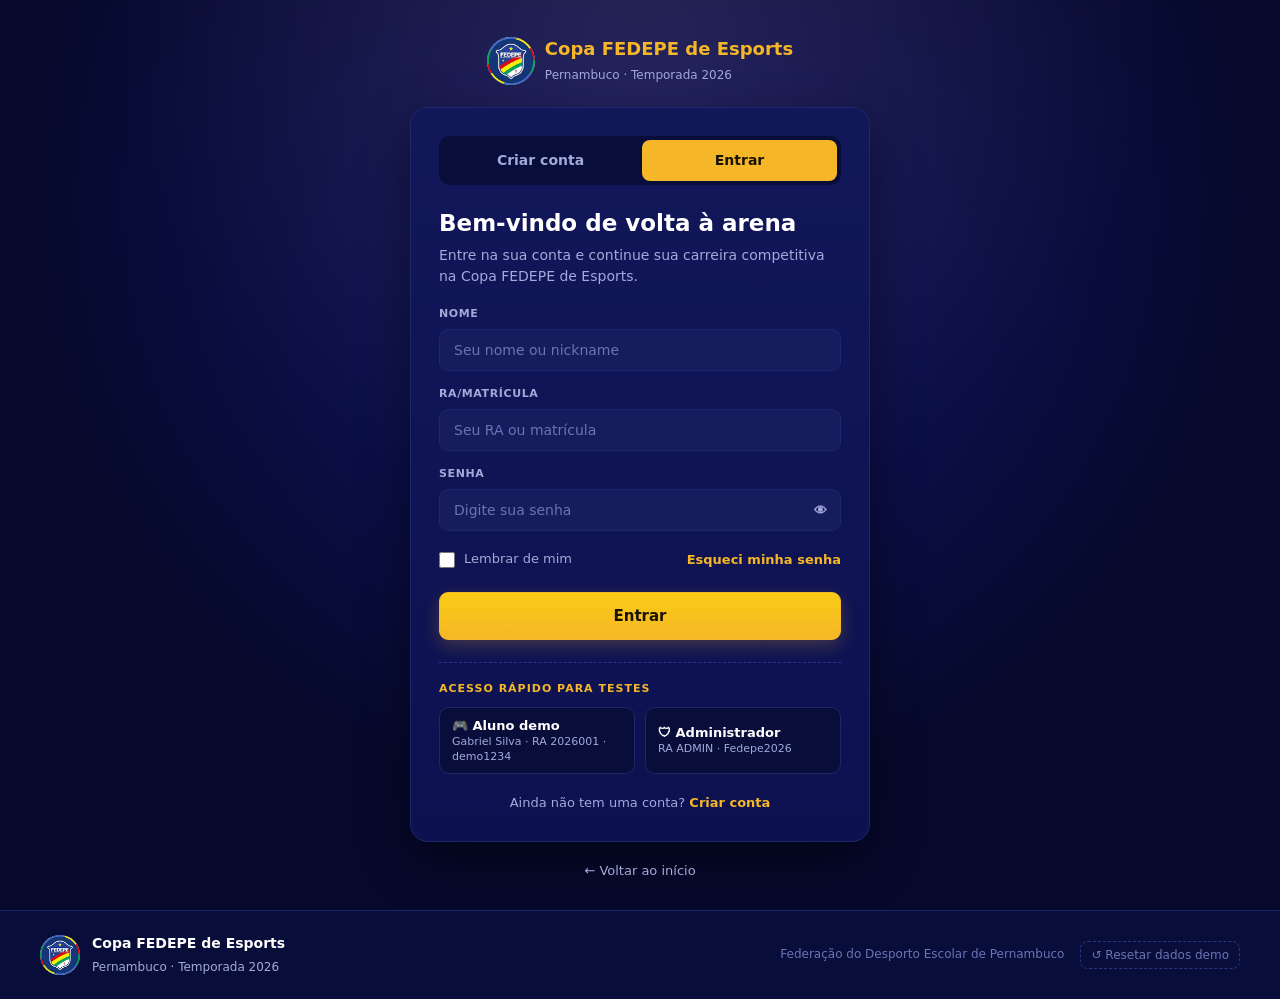
==== Fedepe-HTML/admin.html @ 330e6e98 "Completa a Copa FEDEPE: banco mockado, autorização parental, painel ADM e responsividade - Camada de" ====
<!DOCTYPE html>
<html lang="pt-BR">
<head>
  <meta charset="UTF-8">
  <meta name="viewport" content="width=device-width, initial-scale=1">
  <title>Painel ADM - Copa FEDEPE</title>
  <link rel="icon" href="img/logo-fedepe.png">
  <link rel="stylesheet" href="style.css">
</head>
<body data-pagina="admin">
  <div id="app-header"></div>

  <main class="pagina-larga">
    <div class="admin-topo">
      <div>
        <span class="tag-demo">PAINEL ADMINISTRATIVO</span>
        <h1 style="margin-top:12px">Validação de cadastros</h1>
        <p class="subtitulo" style="margin-bottom:0">Confira os dados dos alunos e a autorização dos responsáveis antes de aprovar.</p>
      </div>
      <input type="search" id="busca" class="busca" placeholder="Buscar nome, e-mail, escola ou RA" aria-label="Buscar alunos">
    </div>

    <div class="admin-cards" id="cards"></div>

    <div class="secao-topo">
      <div><h2 class="titulo-secao" id="titulo-lista">Alunos cadastrados (pendentes)</h2><p class="subtitulo" id="sub-lista"></p></div>
      <div class="linha-chips" style="margin:0"><div id="filtros" role="group" aria-label="Filtrar por status"></div></div>
    </div>

    <div class="admin-lista" id="lista"></div>
  </main>

  <div id="app-footer"></div>

  <script src="js/mock/database.js"></script>
  <script src="js/services/mockApi.js"></script>
  <script src="js/ui/layout.js"></script>
  <script src="js/ui/parental-auth.js"></script>
  <script>
    (async function () {
      var u = await UI.iniciar();
      if (!u) { UI.irParaLogin(); return; }
      if (u.perfil !== 'admin') { sessionStorage.setItem('fedepe_toast', 'Acesso restrito à coordenação da FEDEPE.'); location.replace('perfil.html'); return; }
      var el = UI.el;
      var filtro = 'pendente', termo = '', alunos = [], contagem = {}, piscar = null;
      var norm = function (t) { return (t || '').normalize('NFD').replace(/[̀-ͯ]/g, '').toLowerCase(); };
      var FILTROS = [['pendente', 'Pendentes'], ['aprovado', 'Aprovados'], ['reprovado', 'Reprovados'], ['todos', 'Todos']];
      var TITULOS = { pendente: 'Alunos cadastrados (pendentes)', aprovado: 'Alunos aprovados', reprovado: 'Alunos reprovados', todos: 'Todos os alunos cadastrados' };

      function renderCards() {
        var total = (contagem.pendente || 0) + (contagem.aprovado || 0) + (contagem.reprovado || 0);
        var semAut = alunos.filter(function (a) { return !a.autorizacao.info.autorizado; }).length;
        var box = document.getElementById('cards'); box.innerHTML = '';
        [['Total de alunos', total, ''], ['Pendentes', contagem.pendente || 0, 'amarelo'], ['Aprovados', contagem.aprovado || 0, 'verde'], ['Reprovados', contagem.reprovado || 0, 'vermelho']].forEach(function (c) {
          box.appendChild(el('div', { class: 'admin-card ' + c[2] }, [el('small', { text: c[0] }), el('strong', { text: String(c[1]) })]));
        });
        document.getElementById('sub-lista').textContent = filtro === 'todos' ? semAut + ' aluno(s) ainda sem autorização parental concluída.' : '';
      }

      function renderFiltros() {
        var box = document.getElementById('filtros'); box.innerHTML = '';
        FILTROS.forEach(function (f) {
          var qtd = f[0] === 'todos' ? (contagem.pendente || 0) + (contagem.aprovado || 0) + (contagem.reprovado || 0) : (contagem[f[0]] || 0);
          var b = el('button', { type: 'button', class: 'chip' + (filtro === f[0] ? ' ativo' : ''), 'aria-pressed': String(filtro === f[0]) }, [f[1], el('span', { class: 'qtd', text: '(' + qtd + ')' })]);
          b.addEventListener('click', function () { filtro = f[0]; carregar(); });
          box.appendChild(b);
        });
        document.getElementById('titulo-lista').textContent = TITULOS[filtro];
      }

      function verComprovante(a) {
        var aut = a.autorizacao;
        var conteudo = el('div', {}, [
          el('p', { class: 'modal-texto', style: 'margin-bottom:14px' }, ['Aluno: ', el('strong', { text: a.nome + ' (' + a.nickname + ')' }), ' · ' + a.escola + ' · RA ' + a.ra + ' · ' + a.idade + ' anos'])
        ]);
        if (aut.info.autorizado && aut.status !== 'nao_necessaria') conteudo.appendChild(ParentalAuth.comprovante(aut));
        else if (aut.status === 'aguardando_email') {
          conteudo.appendChild(el('div', { class: 'pa-aguardando' }, [el('div', { class: 'pa-envelope', text: '✉' }), el('p', {}, ['E-mail enviado para ', el('strong', { text: aut.responsavel.nome + ' <' + aut.responsavel.email + '>' }), ' em ' + UI.dataHora(aut.emailEnviadoEm) + '. Aguardando o clique do responsável.'])]));
          var ul = el('ul', { class: 'log-lista', style: 'margin-top:14px;color:var(--texto-suave)' });
          (aut.log || []).forEach(function (l) { ul.appendChild(el('li', { style: 'border-color:var(--borda)' }, [el('time', { text: UI.dataHora(l.data) }), el('span', { text: l.evento })])); });
          conteudo.appendChild(ul);
        } else if (aut.status === 'nao_necessaria') conteudo.appendChild(el('p', { class: 'pa-info', text: 'Aluno maior de idade — autorização dos responsáveis não é necessária.' }));
        else conteudo.appendChild(el('p', { class: 'pa-info', text: 'O aluno ainda não enviou a autorização dos pais/responsáveis.' }));
        UI.modal({ titulo: 'Autorização dos Pais/Responsáveis', conteudo: conteudo, classe: 'modal-largo' });
      }

      async function decidir(a, status, botoes) {
        if (status === 'aprovado' && a.menor && !a.autorizacao.info.autorizado) {
          var ok = await UI.confirmar('Aprovar sem autorização?', a.nome + ' tem ' + a.idade + ' anos e ainda não possui a autorização dos pais/responsáveis concluída (' + a.autorizacao.info.rotulo + '). O aluno não conseguirá se inscrever em campeonatos até concluir. Aprovar o cadastro mesmo assim?', 'Aprovar cadastro', 'btn-verde');
          if (!ok) return;
        }
        botoes.forEach(function (b) { b.disabled = true; });
        var r = await Api.definirStatusCadastro(a.id, status);
        if (!r.ok) { botoes.forEach(function (b) { b.disabled = false; }); UI.toast(r.erro, 'erro'); return; }
        UI.toast(a.nome + (status === 'aprovado' ? ' foi aprovado(a).' : status === 'reprovado' ? ' foi reprovado(a).' : ' voltou para pendente.'), status === 'reprovado' ? 'erro' : 'sucesso');
        carregar();
      }

      function card(a) {
        var sc = Api.STATUS_CADASTRO[a.status], aut = a.autorizacao;
        var bAprovar = el('button', { type: 'button', class: 'btn btn-verde btn-pequeno', text: '✓ Aprovado' });
        var bReprovar = el('button', { type: 'button', class: 'btn btn-vermelho btn-pequeno', text: '✕ Reprovado' });
        var bDesfazer = el('button', { type: 'button', class: 'btn btn-borda btn-pequeno', text: '↺ Voltar p/ pendente' });
        var botoes = [bAprovar, bReprovar, bDesfazer];
        bAprovar.addEventListener('click', function () { decidir(a, 'aprovado', botoes); });
        bReprovar.addEventListener('click', function () { decidir(a, 'reprovado', botoes); });
        bDesfazer.addEventListener('click', function () { decidir(a, 'pendente', botoes); });

        var acoes = [UI.tag(sc.rotulo, sc.classe)];
        if (a.status === 'pendente') acoes.push(bAprovar, bReprovar);
        else acoes.push(a.status === 'aprovado' ? bReprovar : bAprovar, bDesfazer);

        return el('article', { class: 'aluno-card' + (piscar === a.id ? ' piscar' : ''), 'data-id': a.id }, [
          el('div', { class: 'aluno-id' }, [
            el('span', { class: 'avatar', text: UI.iniciais(a.nome) }),
            el('div', { style: 'min-width:0' }, [el('strong', { text: a.nome }), el('small', { text: a.nickname + ' · ' + a.idade + ' anos' }), el('small', { text: a.email })])
          ]),
          el('div', {}, [
            el('div', { class: 'aluno-dado' }, [el('small', { text: 'Instituição' }), el('span', { text: a.escola })]),
            el('div', { class: 'aluno-dado' }, [el('small', { text: 'Matrícula/RA' }), el('span', { text: a.ra })])
          ]),
          el('div', { class: 'aluno-aut' }, [
            el('div', { class: 'aluno-dado' }, [el('small', { text: 'Autorização dos pais' })]),
            UI.tag(aut.info.rotulo, aut.info.classe),
            el('button', { type: 'button', class: 'ver-comprovante', text: aut.status === 'assinatura' ? 'Ver assinatura digital' : aut.metodo === 'email' ? 'Ver log de confirmação' : 'Detalhes', onclick: function () { verComprovante(a); } })
          ]),
          el('div', { class: 'aluno-acoes' }, acoes)
        ]);
      }

      function renderLista() {
        var box = document.getElementById('lista'); box.innerHTML = '';
        var lista = alunos.filter(function (a) { return !termo || norm([a.nome, a.nickname, a.email, a.escola, a.ra].join(' ')).indexOf(norm(termo)) >= 0; });
        if (!lista.length) box.appendChild(UI.vazio(termo ? 'Nenhum aluno encontrado' : filtro === 'pendente' ? 'Nenhum cadastro pendente 🎉' : 'Nenhum aluno nesta lista', termo ? 'Tente outro termo de busca.' : ''));
        lista.forEach(function (a) { box.appendChild(card(a)); });
      }

      async function carregar() {
        var r = await Api.listarAlunos({ status: filtro });
        if (!r.ok) { UI.toast(r.erro, 'erro'); return; }
        alunos = r.alunos; contagem = r.contagem;
        renderFiltros(); renderCards(); renderLista();
        piscar = null;
      }

      document.getElementById('busca').addEventListener('input', function () { termo = this.value.trim(); renderLista(); });
      document.getElementById('lista').appendChild(UI.carregando('Carregando cadastros…'));
      await carregar();

      // Tempo real: alterações feitas em outra aba (ex.: responsável autorizou pelo e-mail) aparecem aqui na hora.
      var anteriores = {};
      (await Api.listarAlunos({ status: 'todos' })).alunos.forEach(function (a) { anteriores[a.id] = a.autorizacao.status; });
      Api.aoMudar(async function (d) {
        if (d.origem !== 'outra-aba') return;
        var r = await Api.listarAlunos({ status: 'todos' });
        if (!r.ok) return;
        r.alunos.forEach(function (a) {
          if (anteriores[a.id] && anteriores[a.id] !== a.autorizacao.status) { piscar = a.id; UI.toast('Atualização em tempo real: ' + a.nome + ' — ' + a.autorizacao.info.rotulo, 'sucesso'); }
          else if (!anteriores[a.id]) { piscar = a.id; UI.toast('Novo cadastro: ' + a.nome, 'info'); }
          anteriores[a.id] = a.autorizacao.status;
        });
        carregar();
      });
    })();
  </script>
</body>
</html>
---- Fedepe-HTML/style.css ----
/* =====================================================================
   Copa FEDEPE de Esports — estilos globais
   Paleta oficial (tema escuro alinhado ao brasão da FEDEPE)
   ===================================================================== */
* { box-sizing: border-box; margin: 0; padding: 0; }

:root {
  --fundo: #06092B;
  --fundo-2: #090D3A;
  --card: #10154A;
  --card-2: #151B5C;
  --campo: #161C5E;
  --borda: #1E266D;
  --borda-forte: #2B3489;
  --amarelo: #F5B727;
  --amarelo-2: #FACC15;
  --amarelo-escuro: #D99A0F;
  --texto: #FFFFFF;
  --texto-suave: #A3A9D9;
  --texto-fraco: #6C73B4;
  --verde: #22C55E;
  --vermelho: #EF4444;
  --azul: #3B6FF5;
  --raio: 14px;
  --sombra: 0 18px 50px rgba(0, 0, 0, .45);
}

html { scroll-behavior: smooth; }
body {
  font-family: "Segoe UI", system-ui, -apple-system, Roboto, Arial, sans-serif;
  background: var(--fundo); color: var(--texto); line-height: 1.45;
  min-height: 100vh; display: flex; flex-direction: column;
}
body > main { flex: 1; width: 100%; }
body.sem-rolagem { overflow: hidden; }
a { color: inherit; text-decoration: none; }
img { max-width: 100%; }
button, input, select, textarea { font-family: inherit; }
:focus-visible { outline: 2px solid var(--amarelo); outline-offset: 2px; }
[hidden] { display: none !important; }

/* ===== Cabeçalho ===== */
.topo {
  position: sticky; top: 0; z-index: 50;
  display: flex; justify-content: space-between; align-items: center; gap: 16px;
  padding: 12px 40px; background: rgba(9, 13, 58, .92); backdrop-filter: blur(8px);
  border-bottom: 1px solid var(--borda);
}
.marca { display: flex; align-items: center; gap: 10px; }
.marca img { width: 36px; height: 36px; object-fit: contain; }
.marca-texto { display: flex; flex-direction: column; line-height: 1.05; }
.marca-texto strong { color: var(--amarelo); font-size: 16px; letter-spacing: .3px; }
.marca-texto small { color: var(--texto-suave); font-size: 11px; letter-spacing: 1.5px; text-transform: uppercase; }
.nav { display: flex; align-items: center; gap: 22px; }
.nav a { color: var(--texto-suave); font-size: 14px; font-weight: 600; transition: color .15s; }
.nav a:hover { color: var(--texto); }
.nav a.ativo { color: var(--amarelo); box-shadow: inset 0 -2px 0 var(--amarelo); padding-bottom: 4px; }
.nav a.btn { color: #1a1300; box-shadow: none; padding-bottom: 6px; }
.nav .nav-admin { color: var(--amarelo-2); }
.nav-avatar {
  display: inline-flex; align-items: center; justify-content: center; width: 34px; height: 34px;
  border-radius: 9px; background: var(--card-2); border: 1px solid var(--amarelo); color: var(--amarelo) !important; font-size: 12px; font-weight: 800;
}
.nav-sair { background: none; border: 1px solid var(--borda); color: var(--texto-suave); border-radius: 8px; padding: 6px 12px; cursor: pointer; font-size: 13px; }
.nav-sair:hover { color: var(--texto); border-color: var(--borda-forte); }
.menu-toggle { display: none; background: none; border: 1px solid var(--borda); border-radius: 8px; padding: 9px 9px; cursor: pointer; }
.menu-toggle span { display: block; width: 20px; height: 2px; background: var(--texto); margin: 4px 0; transition: .2s; }

/* ===== Botões ===== */
.btn {
  display: inline-flex; align-items: center; justify-content: center; gap: 8px;
  padding: 11px 22px; border-radius: 9px; font-weight: 700; font-size: 14px; cursor: pointer;
  border: 1px solid transparent; transition: transform .1s, filter .15s, background .15s; text-align: center;
}
.btn:active:not(:disabled) { transform: translateY(1px); }
.btn-amarelo { background: linear-gradient(180deg, var(--amarelo-2), var(--amarelo)); color: #1a1300; border-color: var(--amarelo); box-shadow: 0 6px 18px rgba(245, 183, 39, .22); }
.btn-amarelo:hover:not(:disabled) { filter: brightness(1.06); }
.btn-borda { background: transparent; color: var(--texto); border-color: var(--borda-forte); }
.btn-borda:hover:not(:disabled) { border-color: var(--amarelo); color: var(--amarelo); }
.btn-verde { background: var(--verde); color: #04260f; border-color: var(--verde); }
.btn-verde:hover:not(:disabled) { filter: brightness(1.08); }
.btn-vermelho { background: var(--vermelho); color: #fff; border-color: var(--vermelho); }
.btn-vermelho:hover:not(:disabled) { filter: brightness(1.08); }
.btn-pequeno { padding: 7px 14px; font-size: 13px; }
.btn-largo { display: flex; width: 100%; padding: 14px; font-size: 15px; margin-top: 24px; }
.btn:disabled { opacity: .55; cursor: not-allowed; box-shadow: none; }
.btn.ocupado { cursor: progress; }
.btn-link { background: none; border: 0; color: var(--texto-suave); text-decoration: underline; cursor: pointer; font-size: 13px; padding: 6px 0; }
.btn-link:hover { color: var(--amarelo); }
.link-amarelo { color: var(--amarelo); font-weight: 700; }

/* ===== Tags de status ===== */
.tag { display: inline-flex; align-items: center; gap: 6px; font-size: 11px; font-weight: 700; padding: 4px 10px; border-radius: 999px; white-space: nowrap; }
.tag-aberta, .tag-aprovado { background: rgba(34, 197, 94, .14); color: #4ADE80; border: 1px solid rgba(34, 197, 94, .35); }
.tag-andamento { background: rgba(59, 111, 245, .18); color: #8FB0FF; border: 1px solid rgba(59, 111, 245, .45); }
.tag-encerrado, .tag-neutra { background: rgba(163, 169, 217, .1); color: var(--texto-suave); border: 1px solid var(--borda-forte); }
.tag-esgotado { background: rgba(245, 183, 39, .12); color: var(--amarelo); border: 1px solid rgba(245, 183, 39, .4); }
.tag-aguardando { background: rgba(250, 204, 21, .12); color: var(--amarelo-2); border: 1px solid rgba(250, 204, 21, .35); }
.tag-pendente { background: rgba(239, 68, 68, .1); color: #FCA5A5; border: 1px solid rgba(239, 68, 68, .35); }
.tag-reprovado { background: rgba(239, 68, 68, .16); color: #FCA5A5; border: 1px solid rgba(239, 68, 68, .45); }
.tag-aberta::before, .tag-aprovado::before { content: ""; width: 6px; height: 6px; border-radius: 50%; background: var(--verde); }
.tag-demo, .selo {
  display: inline-block; font-size: 11px; font-weight: 700; letter-spacing: 1px; color: var(--amarelo);
  border: 1px solid var(--amarelo); border-radius: 999px; padding: 6px 14px; background: rgba(245, 183, 39, .06);
}
.ao-vivo, .tag-live-badge {
  display: inline-flex; align-items: center; gap: 6px; background: var(--vermelho); color: #fff;
  font-size: 11px; font-weight: 800; padding: 4px 9px; border-radius: 6px; letter-spacing: .5px;
}
.ao-vivo::before, .tag-live-badge::before { content: ""; width: 7px; height: 7px; border-radius: 50%; background: #fff; animation: pulsar 1.4s infinite; }
@keyframes pulsar { 50% { opacity: .25; } }

/* ===== Layout geral ===== */
section { padding: 36px 40px; }
section h2, .titulo-secao { font-size: 24px; margin-bottom: 4px; }
.subtitulo { color: var(--texto-suave); font-size: 14px; margin-bottom: 22px; }
.pagina-estreita { max-width: 820px; margin: 0 auto; padding: 30px 20px 56px; }
.pagina-larga { max-width: 1120px; margin: 0 auto; padding: 32px 20px 56px; }
.pagina-larga > h1, .pagina-estreita > h1 { font-size: 30px; margin-bottom: 6px; }
.painel { background: var(--card); border: 1px solid var(--borda); border-radius: var(--raio); padding: 24px; }
.secao-topo { display: flex; justify-content: space-between; align-items: flex-end; gap: 16px; margin-bottom: 18px; flex-wrap: wrap; }
.secao-topo .subtitulo { margin-bottom: 0; }
.link-ver-todos { color: var(--amarelo); font-size: 13px; font-weight: 700; }

/* ===== Hero ===== */
.hero {
  position: relative; text-align: center; padding: 84px 20px 60px; overflow: hidden;
  background:
    radial-gradient(ellipse at 50% -10%, rgba(245, 183, 39, .18), transparent 55%),
    radial-gradient(ellipse at 15% 80%, rgba(59, 111, 245, .16), transparent 50%),
    linear-gradient(180deg, var(--fundo-2), var(--fundo));
  border-bottom: 1px solid var(--borda);
}
.hero-brasao { width: 84px; height: 84px; margin: 0 auto 18px; display: block; filter: drop-shadow(0 8px 24px rgba(245, 183, 39, .25)); }
.hero .selo { margin-bottom: 22px; }
.hero h1 { font-size: clamp(34px, 6vw, 58px); line-height: 1.05; margin-bottom: 18px; letter-spacing: -.5px; }
.hero h1 span { color: var(--amarelo); }
.hero p { max-width: 560px; margin: 0 auto 30px; color: var(--texto-suave); font-size: 16px; }
.hero-ctas { display: flex; justify-content: center; gap: 12px; flex-wrap: wrap; }
.numeros { display: grid; grid-template-columns: repeat(4, minmax(0, 160px)); justify-content: center; gap: 14px; margin-top: 46px; }
.numeros div { background: rgba(16, 21, 74, .7); border: 1px solid var(--borda); border-radius: 12px; padding: 14px 10px; }
.numeros strong { display: block; font-size: 26px; color: var(--amarelo); font-weight: 800; }
.numeros small { color: var(--texto-suave); font-size: 13px; }

/* ===== Modalidades ===== */
.grade-jogos { display: grid; grid-template-columns: repeat(4, 1fr); gap: 16px; }
.card-jogo {
  display: block; background: var(--card); border: 1px solid var(--borda); border-radius: var(--raio); overflow: hidden;
  transition: transform .15s, border-color .15s, box-shadow .15s; cursor: pointer;
}
.card-jogo:hover { transform: translateY(-3px); border-color: var(--amarelo); box-shadow: 0 12px 30px rgba(0, 0, 0, .35); }
.card-jogo .imagem { position: relative; height: 130px; background-size: cover; background-position: center; }
.card-jogo .imagem::after { content: ""; position: absolute; inset: 0; background: linear-gradient(180deg, transparent 40%, rgba(6, 9, 43, .85)); }
.card-jogo .imagem img { position: absolute; top: 10px; left: 10px; width: 30px; height: 30px; border-radius: 7px; z-index: 1; }
.card-jogo .info { padding: 14px; }
.card-jogo small { color: var(--amarelo); font-size: 11px; font-weight: 700; letter-spacing: 1px; }
.card-jogo h3 { margin: 4px 0; font-size: 16px; }
.card-jogo p { color: var(--texto-suave); font-size: 13px; }
.card-jogo .contagem { display: block; margin-top: 10px; color: var(--texto-suave); font-size: 12px; }
.card-jogo .contagem b { color: var(--amarelo-2); }

/* Banners / cores dos jogos */
.valorant { background-color: #e0445a; } .lol { background-color: #1b3a5c; }
.fortnite { background-color: #5b3a9e; } .cs2 { background-color: #d98a1f; }
.imagem.valorant, .thumb.valorant { background-image: url('img/banner-valorant.jpg'); }
.imagem.lol, .thumb.lol { background-image: url('img/banner-lol.jpg'); }
.imagem.fortnite, .thumb.fortnite { background-image: url('img/banner-fortnite.jpg'); }
.imagem.cs2, .thumb.cs2 { background-image: url('img/banner-cs2.jpg'); }
.icone { width: 40px; height: 40px; border-radius: 9px; flex-shrink: 0; background-size: cover; background-position: center; }
.icone.valorant { background-image: url('img/valorant.png'); }
.icone.lol { background-image: url('img/lol.png'); }
.icone.fortnite { background-image: url('img/fortnite.png'); }
.icone.cs2 { background-image: url('img/cs2.png'); }
.icone-grande { width: 62px; height: 62px; border-radius: 12px; }
.cor-valorant { color: #ff6b81; } .cor-lol { color: #7fb5ff; } .cor-fortnite { color: #c4a2ff; } .cor-cs2 { color: #f7b955; }

/* ===== Home: próximos + live ===== */
.duas-colunas { display: grid; grid-template-columns: 1.6fr 1fr; gap: 28px; align-items: start; }
.item-camp {
  display: flex; align-items: center; gap: 14px; background: var(--card); border: 1px solid var(--borda);
  border-radius: 12px; padding: 14px; margin-bottom: 10px; transition: border-color .15s;
}
.item-camp:hover { border-color: var(--borda-forte); }
.item-camp .dados { flex: 1; min-width: 0; }
.item-camp strong { font-size: 14px; display: block; }
.item-camp small { display: block; color: var(--texto-suave); font-size: 12px; margin-top: 3px; }
.item-camp .lado { text-align: right; display: flex; flex-direction: column; align-items: flex-end; gap: 6px; }
.barra-vagas { width: 110px; height: 5px; border-radius: 99px; background: var(--borda); overflow: hidden; }
.barra-vagas span { display: block; height: 100%; background: var(--amarelo); border-radius: 99px; }

.live-box { background: var(--card); border: 1px solid var(--borda); border-radius: var(--raio); overflow: hidden; display: block; transition: border-color .15s; }
.live-box:hover { border-color: var(--vermelho); }
.live-video {
  aspect-ratio: 16 / 9; position: relative; display: flex; align-items: center; justify-content: center;
  background: url('img/live-thumb.jpg') center / cover;
}
.live-video::after { content: ""; position: absolute; inset: 0; background: linear-gradient(180deg, rgba(6, 9, 43, .2), rgba(6, 9, 43, .75)); }
.live-video .ao-vivo { position: absolute; top: 12px; left: 12px; z-index: 2; }
.live-video .espectadores { position: absolute; top: 12px; right: 12px; z-index: 2; background: rgba(0, 0, 0, .55); font-size: 12px; padding: 4px 9px; border-radius: 6px; }
.play { position: relative; z-index: 2; width: 62px; height: 62px; border-radius: 50%; background: rgba(245, 183, 39, .95); color: #1a1300; display: flex; align-items: center; justify-content: center; font-size: 22px; padding-left: 4px; box-shadow: 0 0 0 8px rgba(245, 183, 39, .2); }
.live-placar { position: absolute; bottom: 12px; left: 12px; right: 12px; z-index: 2; display: flex; justify-content: space-between; align-items: center; font-weight: 800; }
.live-placar .placar { background: rgba(0, 0, 0, .6); border-radius: 6px; padding: 3px 10px; color: var(--amarelo); }
.live-box .info { padding: 14px; font-size: 14px; }
.live-box small { color: var(--texto-suave); }

/* ===== Filtros e chips ===== */
.filtros { display: flex; flex-direction: column; gap: 12px; margin-bottom: 22px; }
.linha-filtro { display: flex; align-items: center; flex-wrap: wrap; gap: 8px; font-size: 12px; font-weight: 700; color: var(--texto-suave); letter-spacing: 1px; }
.linha-filtro > span:first-child { min-width: 64px; }
.chip {
  display: inline-flex; align-items: center; gap: 6px; padding: 7px 15px; border-radius: 999px; background: var(--card);
  border: 1px solid var(--borda); color: var(--texto); font-size: 13px; font-weight: 600; cursor: pointer; transition: .15s; letter-spacing: 0;
}
.chip:hover { border-color: var(--amarelo); }
.chip.ativo { background: var(--amarelo); color: #1a1300; border-color: var(--amarelo); }
.chip .qtd { font-size: 11px; opacity: .7; }
.linha-chips { display: flex; justify-content: space-between; align-items: center; gap: 12px; flex-wrap: wrap; margin-bottom: 20px; }
.linha-chips > div { display: flex; gap: 8px; flex-wrap: wrap; }
.resumo-filtro { color: var(--texto-suave); font-size: 13px; margin-bottom: 14px; }

/* ===== Lista de campeonatos ===== */
.grade-camps { display: grid; grid-template-columns: repeat(2, 1fr); gap: 16px; }
.camp-card { background: var(--card); border: 1px solid var(--borda); border-radius: var(--raio); overflow: hidden; display: flex; flex-direction: column; transition: border-color .15s, transform .15s; }
.camp-card:hover { border-color: var(--borda-forte); transform: translateY(-2px); }
.camp-card .faixa { height: 84px; background-size: cover; background-position: center; position: relative; }
.camp-card .faixa::after { content: ""; position: absolute; inset: 0; background: linear-gradient(90deg, rgba(6, 9, 43, .92) 30%, rgba(6, 9, 43, .35)); }
.camp-card .faixa-conteudo { position: absolute; inset: 0; z-index: 1; display: flex; align-items: center; gap: 12px; padding: 0 16px; }
.camp-card .faixa-conteudo small { font-size: 11px; font-weight: 800; letter-spacing: 1px; }
.camp-card .faixa .tag { margin-left: auto; }
.camp-card .corpo { padding: 16px; display: flex; flex-direction: column; gap: 12px; flex: 1; }
.camp-card h3 { font-size: 17px; line-height: 1.25; }
.camp-meta { display: grid; grid-template-columns: repeat(2, 1fr); gap: 8px 14px; font-size: 13px; color: var(--texto-suave); }
.camp-meta b { color: var(--texto); font-weight: 600; }
.camp-meta .premio { grid-column: 1 / -1; color: var(--amarelo); font-weight: 600; }
.camp-rodape { display: flex; justify-content: space-between; align-items: center; gap: 12px; margin-top: auto; padding-top: 12px; border-top: 1px solid var(--borda); }
.camp-rodape .vagas-info { font-size: 12px; color: var(--texto-suave); display: flex; flex-direction: column; gap: 5px; }
.selo-inscrito { color: var(--verde); font-size: 12px; font-weight: 700; }

/* ===== Detalhes / inscrição ===== */
.btn-voltar { margin-bottom: 18px; }
.insc-topo { display: flex; align-items: center; gap: 16px; flex-wrap: wrap; }
.insc-titulo { flex: 1; min-width: 200px; }
.jogo-nome { font-weight: 800; font-size: 11px; letter-spacing: 1.2px; }
.insc-titulo h1 { font-size: 25px; margin-top: 4px; line-height: 1.2; }
.insc-descricao { color: var(--texto-suave); font-size: 14px; line-height: 1.6; margin: 18px 0 22px; }
.grade-info { display: grid; grid-template-columns: repeat(3, 1fr); gap: 12px; margin-bottom: 26px; }
.info-box { background: var(--card-2); border: 1px solid var(--borda); border-radius: 10px; padding: 12px 14px; }
.info-box small { display: block; color: var(--texto-suave); font-size: 11px; margin-bottom: 6px; text-transform: uppercase; letter-spacing: .6px; font-weight: 700; }
.info-box strong { font-size: 14px; font-weight: 600; }
.info-box.destaque strong { color: var(--amarelo); }
.regras-chave { display: grid; grid-template-columns: 1fr 1.25fr; gap: 28px; }
.regras-chave h3 { font-size: 16px; margin-bottom: 14px; }
.lista-regras { list-style: none; }
.lista-regras li { font-size: 13px; color: var(--texto-suave); margin-bottom: 11px; padding-left: 20px; position: relative; }
.lista-regras li::before { content: "→"; position: absolute; left: 0; color: var(--amarelo); }

.chaveamento { display: flex; gap: 14px; overflow-x: auto; padding-bottom: 6px; }
.fase { display: flex; flex-direction: column; justify-content: space-around; gap: 10px; min-width: 130px; flex: 1; }
.fase > small { text-align: center; color: var(--amarelo); font-size: 11px; font-weight: 800; letter-spacing: 1px; text-transform: uppercase; }
.partida { background: var(--card-2); border: 1px solid var(--borda); border-radius: 8px; overflow: hidden; font-size: 12px; }
.partida div { display: flex; justify-content: space-between; gap: 6px; padding: 6px 10px; }
.partida div + div { border-top: 1px solid var(--borda); }
.partida .venc { color: var(--amarelo); font-weight: 700; }
.partida .perd { color: var(--texto-fraco); }
.partida .tbd { color: var(--texto-fraco); font-style: italic; }
.partida b { min-width: 18px; text-align: right; }

.requisitos { margin-top: 24px; display: grid; grid-template-columns: repeat(3, 1fr); gap: 10px; }
.requisito { display: flex; gap: 10px; align-items: center; background: var(--card-2); border: 1px solid var(--borda); border-radius: 10px; padding: 10px 12px; font-size: 12px; }
.requisito .ic { width: 24px; height: 24px; border-radius: 50%; display: inline-flex; align-items: center; justify-content: center; font-size: 12px; font-weight: 800; flex-shrink: 0; }
.requisito.ok .ic { background: rgba(34, 197, 94, .18); color: var(--verde); }
.requisito.falta .ic { background: rgba(239, 68, 68, .16); color: var(--vermelho); }
.requisito.espera .ic { background: rgba(250, 204, 21, .16); color: var(--amarelo-2); }
.requisito strong { display: block; font-size: 12px; }
.requisito small { color: var(--texto-suave); }
.insc-sucesso { margin-top: 22px; background: rgba(34, 197, 94, .1); border: 1px solid rgba(34, 197, 94, .4); border-radius: 12px; padding: 14px 16px; font-size: 14px; color: #BBF7D0; }

/* ===== Ranking ===== */
.rank-topo { display: flex; justify-content: space-between; align-items: flex-start; gap: 16px; margin-bottom: 18px; flex-wrap: wrap; }
.rank-topo h1 { font-size: 30px; margin-bottom: 6px; }
.aviso { background: var(--fundo-2); border: 1px solid var(--borda); border-left: 3px solid var(--amarelo); border-radius: 10px; padding: 12px 16px; font-size: 13px; color: var(--texto-suave); margin-bottom: 20px; }
.temporada { color: var(--texto-suave); font-size: 12px; }
.podio { display: grid; grid-template-columns: 1fr 1.12fr 1fr; gap: 14px; margin-bottom: 22px; align-items: end; }
.podio-card { background: var(--card); border: 1px solid var(--borda); border-radius: var(--raio); padding: 16px 18px; text-align: center; }
.podio-card.primeiro { border-color: var(--amarelo); background: linear-gradient(180deg, rgba(245, 183, 39, .14), var(--card) 60%); padding: 24px 18px; box-shadow: 0 10px 40px rgba(245, 183, 39, .12); }
.podio-card .medalha { font-size: 26px; display: block; margin-bottom: 6px; }
.podio-card .lugar { color: var(--amarelo); font-size: 11px; font-weight: 800; letter-spacing: 1.2px; }
.podio-card .avatar { margin: 12px auto 8px; }
.podio-card .nick { font-size: 17px; font-weight: 800; display: block; }
.podio-card .nome { font-size: 12px; color: var(--texto-suave); }
.podio-card .xp { display: block; color: var(--amarelo); font-size: 22px; font-weight: 800; margin: 10px 0 4px; }
.podio-card .stats-mini { font-size: 12px; color: var(--texto-suave); }
.avatar {
  width: 42px; height: 42px; flex-shrink: 0; border-radius: 10px; background: var(--card-2); border: 1px solid var(--amarelo); color: var(--amarelo);
  display: flex; align-items: center; justify-content: center; font-size: 13px; font-weight: 800;
}
.podio-card.primeiro .avatar { width: 58px; height: 58px; font-size: 18px; }
.avatar.pequeno { width: 32px; height: 32px; font-size: 11px; border-color: var(--borda-forte); display: inline-flex; }
.avatar.grande { width: 58px; height: 58px; font-size: 19px; }

.tabela-painel { padding: 0; overflow: hidden; }
.tabela-topo { display: flex; justify-content: space-between; align-items: center; gap: 12px; padding: 18px 22px; flex-wrap: wrap; }
.tabela-topo h2 { font-size: 20px; }
.tabela-topo h2 small { font-size: 12px; color: var(--texto-suave); font-weight: 400; margin-left: 8px; }
.busca { background: var(--campo); border: 1px solid var(--borda); border-radius: 9px; padding: 10px 14px; color: var(--texto); font-size: 14px; width: 270px; }
.busca:focus { outline: none; border-color: var(--amarelo); }
.tabela-rolagem { overflow-x: auto; }
table.ranking { width: 100%; border-collapse: collapse; min-width: 560px; }
table.ranking th { text-align: left; font-size: 11px; color: var(--texto-suave); letter-spacing: 1px; padding: 12px 22px; background: var(--fundo-2); }
table.ranking td { padding: 13px 22px; border-top: 1px solid var(--borda); font-size: 14px; }
table.ranking .num { text-align: right; }
table.ranking th.xp, table.ranking td.xp { color: var(--amarelo); font-weight: 800; }
table.ranking td.pos { color: var(--amarelo); font-weight: 800; font-size: 16px; width: 70px; }
table.ranking td.pos.apagado { color: var(--texto-suave); }
table.ranking tr.destaque { background: rgba(245, 183, 39, .06); }
table.ranking tr.eu td { background: rgba(59, 111, 245, .12); }
.jogador-cel { display: flex; align-items: center; gap: 12px; }
.jog strong { display: block; font-size: 14px; }
.jog small { color: var(--texto-suave); font-size: 12px; }
.tabela-rodape { display: flex; justify-content: space-between; gap: 12px; padding: 14px 22px; border-top: 1px solid var(--borda); flex-wrap: wrap; }
.tabela-rodape small { color: var(--texto-suave); font-size: 12px; }
.rank-cta { display: flex; justify-content: space-between; gap: 12px; margin-top: 22px; font-size: 14px; color: var(--texto-suave); flex-wrap: wrap; }
.rank-cta a { color: var(--amarelo); font-weight: 700; }

/* ===== Transmissões ===== */
.player { position: relative; aspect-ratio: 16 / 9; border-radius: var(--raio) var(--raio) 0 0; overflow: hidden; background: #0b0f40 center / cover; display: flex; align-items: center; justify-content: center; }
.player::after { content: ""; position: absolute; inset: 0; background: radial-gradient(ellipse at center, transparent 30%, rgba(6, 9, 43, .8)); pointer-events: none; }
.player iframe { position: absolute; inset: 0; width: 100%; height: 100%; border: 0; z-index: 3; }
.player .ao-vivo { position: absolute; top: 16px; left: 16px; z-index: 2; }
.player .espectadores { position: absolute; top: 16px; right: 16px; z-index: 2; background: rgba(0, 0, 0, .6); border-radius: 6px; padding: 5px 10px; font-size: 13px; }
.player .play { width: 84px; height: 84px; font-size: 30px; cursor: pointer; border: 0; }
.player-placar { position: absolute; bottom: 18px; left: 50%; transform: translateX(-50%); z-index: 2; display: flex; align-items: center; gap: 14px; background: rgba(6, 9, 43, .8); border: 1px solid var(--borda-forte); border-radius: 12px; padding: 8px 18px; font-weight: 800; font-size: 18px; white-space: nowrap; }
.player-placar .placar { color: var(--amarelo); }
.player-placar small { font-size: 11px; color: var(--texto-suave); font-weight: 600; }
.player-info { display: flex; justify-content: space-between; align-items: center; gap: 20px; padding: 18px 22px; margin-bottom: 24px; background: var(--card); border: 1px solid var(--borda); border-top: 0; border-radius: 0 0 var(--raio) var(--raio); }
.player-info h2 { font-size: 20px; margin: 8px 0 4px; }
.player-info p { font-size: 13px; color: var(--texto-suave); }
.tag-live { font-size: 11px; font-weight: 800; letter-spacing: .6px; }
.tag-live.vivo { color: #FF6B6B; }
.tag-live.reprise { color: var(--texto-suave); }
.btn-youtube { background: #FF0033; border-color: #FF0033; color: #fff; }
.btn-youtube:hover { filter: brightness(1.08); }
.grade-videos { display: grid; grid-template-columns: repeat(3, 1fr); gap: 16px; }
.video-card { background: var(--card); border: 1px solid var(--borda); border-radius: 12px; overflow: hidden; cursor: pointer; text-align: left; color: inherit; padding: 0; font: inherit; transition: border-color .15s, transform .15s; }
.video-card:hover, .video-card:focus-visible { border-color: var(--amarelo); transform: translateY(-2px); }
.video-card.tocando { border-color: var(--amarelo); box-shadow: 0 0 0 1px var(--amarelo); }
.thumb { position: relative; aspect-ratio: 16 / 9; background-size: cover; background-position: center; display: flex; align-items: center; justify-content: center; }
.thumb::after { content: ""; position: absolute; inset: 0; background: linear-gradient(180deg, rgba(6, 9, 43, .35), rgba(6, 9, 43, .9)); }
.thumb .versus { position: relative; z-index: 1; display: flex; align-items: center; gap: 10px; font-weight: 900; font-size: 18px; letter-spacing: .5px; text-shadow: 0 2px 10px rgba(0, 0, 0, .6); }
.thumb .versus i { font-style: normal; color: var(--amarelo); font-size: 13px; }
.thumb .duracao { position: absolute; right: 8px; bottom: 8px; z-index: 1; background: rgba(0, 0, 0, .75); border-radius: 5px; font-size: 11px; padding: 2px 6px; }
.thumb .mini-play { position: absolute; left: 10px; bottom: 8px; z-index: 1; width: 28px; height: 28px; border-radius: 50%; background: var(--amarelo); color: #1a1300; display: flex; align-items: center; justify-content: center; font-size: 11px; padding-left: 2px; }
.thumb .icone { position: absolute; top: 8px; left: 8px; z-index: 1; width: 26px; height: 26px; border-radius: 6px; }
.video-info { padding: 12px 14px 14px; }
.video-info small { display: block; font-size: 11px; }
.video-info .jogo { font-weight: 800; letter-spacing: .8px; margin-bottom: 6px; }
.video-info strong { display: block; font-size: 14px; margin-bottom: 8px; line-height: 1.35; }
.video-info .data { color: var(--texto-suave); }

/* ===== Campos de formulário ===== */
.campo { display: flex; flex-direction: column; gap: 7px; }
.campo > span { font-size: 11px; font-weight: 700; letter-spacing: .6px; text-transform: uppercase; color: var(--texto-suave); }
.campo input, .campo select, .participante input, .campo textarea {
  width: 100%; padding: 12px 14px; background: var(--campo); border: 1px solid var(--borda); border-radius: 9px; color: var(--texto); font-size: 14px;
}
.campo select { appearance: none; background-image: linear-gradient(45deg, transparent 50%, var(--texto-suave) 50%), linear-gradient(135deg, var(--texto-suave) 50%, transparent 50%); background-position: calc(100% - 18px) 52%, calc(100% - 13px) 52%; background-size: 5px 5px; background-repeat: no-repeat; padding-right: 36px; }
.campo input::placeholder, .participante input::placeholder { color: var(--texto-fraco); }
.campo input:focus, .campo select:focus, .participante input:focus { outline: none; border-color: var(--amarelo); box-shadow: 0 0 0 3px rgba(245, 183, 39, .12); }
.campo input[type="date"] { color-scheme: dark; }
.campo-dica { font-size: 11px; color: var(--texto-fraco); }
.check { display: flex; align-items: flex-start; gap: 9px; font-size: 13px; color: var(--texto-suave); cursor: pointer; }
.check input { accent-color: var(--amarelo); margin-top: 2px; width: 16px; height: 16px; flex-shrink: 0; }
.check a { text-decoration: underline; }
.auth-msg { background: rgba(239, 68, 68, .12); border: 1px solid rgba(239, 68, 68, .4); color: #FCA5A5; border-radius: 9px; padding: 10px 12px; font-size: 13px; }
.auth-msg.sucesso { background: rgba(34, 197, 94, .12); border-color: rgba(34, 197, 94, .4); color: #BBF7D0; }
.nota { font-size: 12px; color: var(--texto-suave); }

/* ===== Login / Cadastro ===== */
.pagina-auth { background: radial-gradient(circle at 50% 0%, rgba(245, 183, 39, .1), transparent 45%), radial-gradient(circle at 50% 20%, #11166e 0%, transparent 60%), var(--fundo); }
.auth-container { display: flex; flex-direction: column; align-items: center; padding: 36px 16px 30px; }
.auth-marca { display: flex; align-items: center; gap: 10px; margin-bottom: 22px; }
.auth-marca img { width: 48px; height: 48px; }
.auth-marca strong { color: var(--amarelo); display: block; font-size: 18px; }
.auth-marca small { color: var(--texto-suave); font-size: 12px; }
.auth-card { width: 100%; max-width: 460px; padding: 28px; background: linear-gradient(180deg, #12175A, #0d1150); border: 1px solid var(--borda); border-radius: 18px; box-shadow: var(--sombra); }
.auth-card.largo { max-width: 620px; }
.auth-abas { display: flex; gap: 4px; padding: 4px; margin-bottom: 24px; background: var(--fundo-2); border-radius: 11px; }
.auth-aba { flex: 1; text-align: center; padding: 10px; border-radius: 8px; font-size: 14px; font-weight: 700; color: var(--texto-suave); }
.auth-aba.ativo { background: var(--amarelo); color: #1a1300; }
.auth-titulo { font-size: 23px; line-height: 1.25; margin-bottom: 8px; }
.auth-sub { font-size: 14px; color: var(--texto-suave); margin-bottom: 20px; }
.auth-form { display: flex; flex-direction: column; gap: 15px; }
.auth-form .auth-msg { margin: 0; }
.form-grade { display: grid; grid-template-columns: 1fr 1fr; gap: 15px; }
.form-grade .col-2 { grid-column: 1 / -1; }
.campo-senha { position: relative; }
.campo-senha input { padding-right: 46px; }
.btn-olho { position: absolute; right: 6px; top: 50%; transform: translateY(-50%); background: none; border: 0; color: var(--texto-suave); cursor: pointer; font-size: 13px; padding: 6px 8px; font-weight: 700; }
.btn-olho:hover { color: var(--amarelo); }
.auth-opcoes { display: flex; justify-content: space-between; align-items: center; font-size: 13px; gap: 10px; flex-wrap: wrap; }
.auth-opcoes .check { align-items: center; }
.auth-rodape { text-align: center; font-size: 13px; color: var(--texto-suave); margin-top: 20px; }
.link-voltar { margin-top: 20px; font-size: 13px; color: var(--texto-suave); }
.link-voltar:hover { color: var(--amarelo); }
.acesso-rapido { margin-top: 22px; padding-top: 18px; border-top: 1px dashed var(--borda-forte); }
.acesso-rapido > small { display: block; font-size: 11px; font-weight: 800; color: var(--amarelo); letter-spacing: 1px; margin-bottom: 10px; }
.acesso-rapido .opcoes { display: grid; grid-template-columns: 1fr 1fr; gap: 10px; }
.acesso-btn { text-align: left; background: var(--fundo-2); border: 1px solid var(--borda); border-radius: 10px; padding: 10px 12px; color: var(--texto); cursor: pointer; font-size: 13px; }
.acesso-btn:hover { border-color: var(--amarelo); }
.acesso-btn strong { display: block; font-size: 13px; }
.acesso-btn small { color: var(--texto-suave); font-size: 11px; }
.etapas { display: flex; gap: 8px; margin-bottom: 20px; }
.etapa { flex: 1; display: flex; align-items: center; gap: 8px; font-size: 12px; font-weight: 700; color: var(--texto-fraco); padding-bottom: 8px; border-bottom: 2px solid var(--borda); }
.etapa b { width: 22px; height: 22px; border-radius: 50%; display: inline-flex; align-items: center; justify-content: center; background: var(--borda); color: var(--texto-suave); font-size: 11px; }
.etapa.ativa { color: var(--amarelo); border-color: var(--amarelo); }
.etapa.ativa b { background: var(--amarelo); color: #1a1300; }
.etapa.feita { color: var(--verde); border-color: var(--verde); }
.etapa.feita b { background: var(--verde); color: #04260f; }

/* ===== Autorização parental ===== */
.pa-topo { display: flex; justify-content: space-between; align-items: flex-start; gap: 12px; margin-bottom: 14px; flex-wrap: wrap; }
.pa-topo h3 { font-size: 17px; }
.pa-topo small { color: var(--texto-suave); font-size: 12px; }
.pa-form { display: flex; flex-direction: column; gap: 14px; }
.pa-termo { background: var(--fundo-2); border: 1px solid var(--borda); border-radius: 10px; padding: 12px 14px; font-size: 12px; color: var(--texto-suave); }
.pa-termo summary { cursor: pointer; font-weight: 700; color: var(--texto); font-size: 13px; }
.pa-termo div { max-height: 150px; overflow-y: auto; margin-top: 10px; padding-right: 6px; }
.pa-termo p + p { margin-top: 8px; }
.pa-grade { display: grid; grid-template-columns: 1fr 1fr; gap: 12px; }
.pa-col-2 { grid-column: 1 / -1; }
.pa-subtitulo { font-size: 14px; margin-top: 4px; }
.pa-metodos { display: grid; grid-template-columns: 1fr 1fr; gap: 10px; }
.pa-metodo { display: flex; gap: 12px; align-items: center; text-align: left; background: var(--fundo-2); border: 1px solid var(--borda); border-radius: 12px; padding: 12px 14px; color: var(--texto); cursor: pointer; transition: .15s; }
.pa-metodo:hover { border-color: var(--borda-forte); }
.pa-metodo.ativo { border-color: var(--amarelo); background: rgba(245, 183, 39, .07); }
.pa-metodo-icone { width: 36px; height: 36px; border-radius: 9px; background: var(--card-2); display: flex; align-items: center; justify-content: center; font-size: 17px; flex-shrink: 0; }
.pa-metodo.ativo .pa-metodo-icone { background: var(--amarelo); color: #1a1300; }
.pa-metodo strong { display: block; font-size: 13px; }
.pa-metodo small { color: var(--texto-suave); font-size: 11px; }
.pa-area { background: var(--fundo-2); border: 1px solid var(--borda); border-radius: 12px; padding: 14px; }
.pa-email p { font-size: 13px; color: var(--texto-suave); margin-bottom: 12px; }
.pa-acoes { display: flex; gap: 10px; justify-content: flex-end; flex-wrap: wrap; margin-top: 12px; }
.pa-acoes.secundarias { justify-content: center; }
.assinatura-wrap { position: relative; border-radius: 10px; overflow: hidden; background: #fff; border: 2px dashed #b9bfe6; touch-action: none; }
.assinatura-canvas { display: block; width: 100%; height: 180px; cursor: crosshair; touch-action: none; }
.assinatura-dica { position: absolute; left: 50%; top: 42%; transform: translate(-50%, -50%); color: #9aa0c8; font-size: 14px; pointer-events: none; white-space: nowrap; }
.assinatura-wrap.com-tinta .assinatura-dica { display: none; }
.assinatura-linha { position: absolute; left: 24px; right: 24px; bottom: 36px; height: 1px; background: #c9cde9; pointer-events: none; }
.pa-info { font-size: 13px; color: var(--texto-suave); }
.pa-sucesso { font-size: 13px; color: #BBF7D0; background: rgba(34, 197, 94, .1); border: 1px solid rgba(34, 197, 94, .35); border-radius: 10px; padding: 10px 12px; margin-bottom: 12px; }
.pa-aguardando { text-align: center; padding: 10px 4px; }
.pa-aguardando p { font-size: 14px; color: var(--texto-suave); max-width: 520px; margin: 0 auto; }
.pa-aguardando p strong { color: var(--texto); }
.pa-envelope { width: 64px; height: 64px; border-radius: 50%; margin: 0 auto 14px; display: flex; align-items: center; justify-content: center; font-size: 28px; background: rgba(250, 204, 21, .12); border: 1px solid rgba(250, 204, 21, .4); color: var(--amarelo-2); }
.pa-aguardando .pa-acoes { justify-content: center; }

.comprovante { background: #fff; color: #10154A; border-radius: 12px; padding: 18px; }
.comprovante-topo { display: flex; align-items: center; gap: 12px; padding-bottom: 12px; border-bottom: 1px solid #e3e6f5; margin-bottom: 12px; }
.comprovante-topo strong { display: block; font-size: 15px; }
.comprovante-topo small { color: #5a6190; font-size: 12px; }
.comprovante-topo .selo-ok { margin-left: auto; width: 34px; height: 34px; border-radius: 50%; background: #22C55E; color: #fff; display: flex; align-items: center; justify-content: center; font-weight: 900; }
.comprovante-dados { display: grid; grid-template-columns: auto 1fr; gap: 6px 14px; font-size: 13px; }
.comprovante-dados dt { color: #5a6190; }
.comprovante-dados dd { font-weight: 600; word-break: break-word; }
.comprovante-assinatura { margin-top: 14px; }
.comprovante-assinatura small, .comprovante-log > small { display: block; color: #5a6190; font-size: 11px; text-transform: uppercase; letter-spacing: .8px; margin-bottom: 6px; font-weight: 700; }
.comprovante-assinatura img { display: block; width: 100%; max-width: 380px; border: 1px solid #e3e6f5; border-radius: 8px; }
.comprovante-log { margin-top: 14px; }
.log-lista { list-style: none; font-size: 12px; }
.log-lista li { display: flex; gap: 10px; padding: 6px 0; border-top: 1px solid #eef0f9; }
.log-lista time { color: #5a6190; white-space: nowrap; min-width: 130px; }
.comprovante-codigo { display: block; margin-top: 12px; font-size: 11px; color: #5a6190; font-family: ui-monospace, Consolas, monospace; }

.email-previa { color: var(--texto); }
.email-cabecalho { background: var(--fundo-2); border: 1px solid var(--borda); border-radius: 10px; padding: 10px 14px; font-size: 13px; display: flex; flex-direction: column; gap: 4px; margin-bottom: 14px; }
.email-cabecalho div { display: flex; gap: 8px; }
.email-cabecalho small { color: var(--texto-suave); min-width: 58px; }
.email-corpo { background: #fff; color: #1d2150; border-radius: 12px; padding: 0 0 20px; overflow: hidden; font-size: 14px; line-height: 1.55; }
.email-corpo > *:not(.email-faixa) { margin-left: 22px; margin-right: 22px; }
.email-faixa { display: flex; align-items: center; gap: 12px; background: #06092B; color: #fff; padding: 14px 22px; border-bottom: 4px solid #F5B727; margin-bottom: 18px; }
.email-faixa strong { display: block; color: #F5B727; }
.email-faixa small { font-size: 12px; color: #c8cbe8; }
.email-corpo p { margin-bottom: 12px; }
.email-corpo blockquote { border-left: 3px solid #F5B727; background: #f6f7fd; padding: 10px 14px; font-size: 13px; color: #3c4275; margin-bottom: 18px; border-radius: 0 8px 8px 0; }
.email-cta { display: block; width: calc(100% - 44px); padding: 14px; background: #22C55E; color: #fff; border: 0; border-radius: 10px; font-size: 15px; font-weight: 800; cursor: pointer; margin-bottom: 14px; }
.email-cta:hover:not(:disabled) { filter: brightness(1.06); }
.email-cta.confirmado { background: #16a34a; }
.email-cta:disabled { cursor: default; }
.email-rodape { display: block; font-size: 11px; color: #7a80a8; }
.aviso-simulacao { text-align: center; font-size: 12px; color: var(--texto-fraco); margin-top: 12px; }

/* ===== Perfil ===== */
.perfil-grade { display: grid; grid-template-columns: 340px 1fr; gap: 18px; align-items: start; }
.perfil-lateral { display: flex; flex-direction: column; gap: 18px; }
.perfil-topo { display: flex; align-items: center; gap: 14px; margin-bottom: 18px; }
.perfil-topo h2 { font-size: 20px; }
.perfil-topo small { color: var(--texto-suave); font-size: 12px; display: block; }
.stats { display: grid; grid-template-columns: repeat(3, 1fr); gap: 8px; padding: 14px 0; margin-bottom: 16px; border-top: 1px solid var(--borda); border-bottom: 1px solid var(--borda); text-align: center; }
.stats strong { display: block; font-size: 20px; color: var(--amarelo); }
.stats small { font-size: 11px; color: var(--texto-suave); }
.perfil-lateral h3 { font-size: 16px; margin-bottom: 12px; }
.painel-titulo { display: flex; justify-content: space-between; align-items: center; gap: 10px; margin-bottom: 12px; }
.painel-titulo h3 { margin-bottom: 0 !important; }
.dado { margin-bottom: 11px; }
.dado small { display: block; letter-spacing: .5px; text-transform: uppercase; margin-bottom: 3px; color: var(--texto-suave); font-size: 11px; }
.dado strong { font-size: 14px; font-weight: 600; }
.perfil-acoes { display: flex; gap: 8px; margin-top: 14px; }
.perfil-acoes .btn { flex: 1; }
.equipe-nome { font-size: 16px; font-weight: 800; margin-bottom: 4px; }
.equipe-lista { list-style: none; font-size: 13px; color: var(--texto-suave); margin-top: 10px; }
.equipe-lista li { padding: 7px 0; border-bottom: 1px solid var(--borda); display: flex; justify-content: space-between; gap: 8px; }
.equipe-vazia { font-size: 13px; color: var(--texto-suave); }
.equipe-vazia strong { color: var(--texto); }
.status-linha { display: flex; justify-content: space-between; align-items: center; gap: 8px; font-size: 13px; color: var(--texto-suave); margin-bottom: 10px; flex-wrap: wrap; }
.lista-insc { list-style: none; display: flex; flex-direction: column; gap: 8px; }
.lista-insc a { display: flex; align-items: center; gap: 10px; font-size: 13px; padding: 8px; border-radius: 9px; background: var(--fundo-2); border: 1px solid var(--borda); }
.lista-insc a:hover { border-color: var(--amarelo); }
.lista-insc .icone { width: 30px; height: 30px; border-radius: 7px; }
.lista-insc small { display: block; color: var(--texto-suave); font-size: 11px; }
.equipe-topo { display: flex; justify-content: space-between; align-items: flex-start; gap: 12px; margin-bottom: 20px; }
.equipe-topo h2 { font-size: 21px; margin-bottom: 4px; }
.equipe-topo p { font-size: 13px; color: var(--texto-suave); }
.participantes-topo { display: flex; justify-content: space-between; align-items: baseline; margin: 22px 0 14px; padding-top: 20px; border-top: 1px solid var(--borda); }
.participantes-topo h3 { font-size: 17px; }
.participantes-topo small { font-size: 12px; color: var(--texto-suave); }
.participante { margin-bottom: 12px; }
.participante-topo { display: flex; justify-content: space-between; font-size: 12px; color: var(--texto-suave); margin-bottom: 6px; font-weight: 600; }
.tag-capitao { color: var(--amarelo); font-weight: 800; font-size: 11px; letter-spacing: .6px; }
.participante-campo { position: relative; }
.participante-campo input { padding-right: 44px; }
.participante-campo input[readonly] { color: var(--texto-suave); background: var(--fundo-2); }
.btn-x { position: absolute; right: 6px; top: 50%; transform: translateY(-50%); background: none; border: 0; color: var(--texto-suave); cursor: pointer; padding: 6px 9px; font-size: 13px; border-radius: 6px; }
.btn-x:hover:not(:disabled) { color: var(--vermelho); background: rgba(239, 68, 68, .1); }
.btn-x:disabled { cursor: default; }
.btn-add { width: 100%; padding: 12px; margin-top: 4px; background: transparent; border: 1px dashed var(--borda-forte); border-radius: 9px; color: var(--texto); cursor: pointer; font-size: 14px; font-weight: 600; }
.btn-add:hover { border-color: var(--amarelo); color: var(--amarelo); }
.equipe-rodape { display: flex; justify-content: space-between; align-items: center; gap: 12px; margin-top: 20px; flex-wrap: wrap; }
.perfil-msg { margin-top: 14px; }

/* ===== Admin ===== */
.admin-topo { display: flex; justify-content: space-between; align-items: flex-end; gap: 16px; margin-bottom: 20px; flex-wrap: wrap; }
.admin-topo h1 { font-size: 30px; }
.admin-cards { display: grid; grid-template-columns: repeat(4, 1fr); gap: 12px; margin-bottom: 20px; }
.admin-card { background: var(--card); border: 1px solid var(--borda); border-radius: 12px; padding: 14px 16px; }
.admin-card small { color: var(--texto-suave); font-size: 12px; }
.admin-card strong { display: block; font-size: 26px; font-weight: 800; }
.admin-card.amarelo strong { color: var(--amarelo-2); } .admin-card.verde strong { color: var(--verde); } .admin-card.vermelho strong { color: var(--vermelho); }
.admin-lista { display: flex; flex-direction: column; gap: 12px; }
.aluno-card { display: grid; grid-template-columns: 1.5fr 1.4fr 1.3fr auto; gap: 16px; align-items: center; background: var(--card); border: 1px solid var(--borda); border-radius: 12px; padding: 16px; transition: border-color .2s, background .4s; }
.aluno-card.piscar { background: rgba(245, 183, 39, .12); border-color: var(--amarelo); }
.aluno-id { display: flex; align-items: center; gap: 12px; min-width: 0; }
.aluno-id strong { display: block; font-size: 15px; }
.aluno-id small { display: block; color: var(--texto-suave); font-size: 12px; overflow: hidden; text-overflow: ellipsis; }
.aluno-dado small { display: block; color: var(--texto-fraco); font-size: 11px; text-transform: uppercase; letter-spacing: .6px; font-weight: 700; }
.aluno-dado span { font-size: 13px; }
.aluno-dado + .aluno-dado { margin-top: 6px; }
.aluno-aut { display: flex; flex-direction: column; gap: 6px; align-items: flex-start; }
.aluno-acoes { display: flex; gap: 8px; align-items: center; flex-wrap: wrap; justify-content: flex-end; }
.aluno-acoes .tag { margin-right: 4px; }
.ver-comprovante { background: none; border: 0; color: var(--amarelo); font-size: 12px; font-weight: 700; cursor: pointer; padding: 0; text-decoration: underline; }

/* ===== Rodapé ===== */
.rodape { display: flex; justify-content: space-between; align-items: center; gap: 16px; padding: 22px 40px; border-top: 1px solid var(--borda); background: var(--fundo-2); flex-wrap: wrap; margin-top: auto; }
.rodape-marca { display: flex; align-items: center; gap: 12px; }
.rodape-marca strong { display: block; color: var(--texto); font-size: 14px; }
.rodape-marca small { color: var(--texto-suave); font-size: 12px; }
.rodape-links { display: flex; align-items: center; gap: 16px; flex-wrap: wrap; }
.rodape-links small { color: var(--texto-fraco); font-size: 12px; }
.btn-reset { background: none; border: 1px dashed var(--borda-forte); color: var(--texto-fraco); font-size: 12px; padding: 6px 10px; border-radius: 8px; cursor: pointer; }
.btn-reset:hover { color: var(--amarelo); border-color: var(--amarelo); }

/* ===== Modal / toast / estados ===== */
.modal-fundo { position: fixed; inset: 0; z-index: 100; background: rgba(3, 5, 25, .78); backdrop-filter: blur(3px); display: flex; align-items: flex-start; justify-content: center; padding: 40px 14px; overflow-y: auto; animation: aparecer .15s ease-out; }
.modal { width: 100%; max-width: 560px; background: var(--card); border: 1px solid var(--borda-forte); border-radius: 16px; box-shadow: var(--sombra); animation: subir .2s ease-out; }
.modal.modal-pequeno { max-width: 420px; }
.modal.modal-largo { max-width: 720px; }
.modal.modal-email { max-width: 600px; }
.modal-topo { display: flex; justify-content: space-between; align-items: center; gap: 12px; padding: 16px 20px; border-bottom: 1px solid var(--borda); }
.modal-topo h2 { font-size: 17px; }
.modal-fechar { background: none; border: 0; color: var(--texto-suave); font-size: 16px; cursor: pointer; width: 32px; height: 32px; border-radius: 8px; }
.modal-fechar:hover { background: var(--card-2); color: var(--texto); }
.modal-corpo { padding: 20px; }
.modal-texto { color: var(--texto-suave); font-size: 14px; }
.modal-acoes { display: flex; justify-content: flex-end; gap: 10px; margin-top: 20px; flex-wrap: wrap; }
@keyframes aparecer { from { opacity: 0; } }
@keyframes subir { from { opacity: 0; transform: translateY(14px); } }

.toasts { position: fixed; right: 18px; bottom: 18px; z-index: 200; display: flex; flex-direction: column; gap: 8px; max-width: calc(100vw - 36px); }
.toast { background: var(--card-2); border: 1px solid var(--borda-forte); border-left: 4px solid var(--azul); border-radius: 10px; padding: 12px 16px; font-size: 14px; box-shadow: var(--sombra); max-width: 380px; animation: subir .2s ease-out; transition: opacity .35s, transform .35s; }
.toast-sucesso { border-left-color: var(--verde); }
.toast-erro { border-left-color: var(--vermelho); }
.toast.saindo { opacity: 0; transform: translateX(20px); }

.carregando { display: flex; align-items: center; justify-content: center; gap: 10px; color: var(--texto-suave); font-size: 14px; padding: 28px; }
.spinner { width: 18px; height: 18px; border-radius: 50%; border: 2px solid var(--borda-forte); border-top-color: var(--amarelo); animation: girar .7s linear infinite; }
@keyframes girar { to { transform: rotate(360deg); } }
.estado-vazio { text-align: center; padding: 34px 16px; color: var(--texto-suave); background: var(--card); border: 1px dashed var(--borda-forte); border-radius: var(--raio); grid-column: 1 / -1; }
.estado-vazio strong { display: block; color: var(--texto); margin-bottom: 4px; }
.estado-vazio p { font-size: 13px; }

/* ===== Responsivo ===== */
@media (max-width: 980px) {
  .grade-jogos { grid-template-columns: repeat(2, 1fr); }
  .duas-colunas { grid-template-columns: 1fr; }
  .aluno-card { grid-template-columns: 1fr 1fr; }
  .aluno-acoes { grid-column: 1 / -1; justify-content: flex-start; }
  .admin-cards { grid-template-columns: repeat(2, 1fr); }
  .perfil-grade { grid-template-columns: 1fr; }
}
@media (max-width: 860px) {
  .topo { padding: 10px 16px; flex-wrap: wrap; }
  .menu-toggle { display: block; }
  .nav { display: none; width: 100%; flex-direction: column; align-items: stretch; gap: 4px; padding: 10px 0 6px; }
  .topo.menu-aberto .nav { display: flex; }
  .topo.menu-aberto .menu-toggle span:nth-child(1) { transform: translateY(6px) rotate(45deg); }
  .topo.menu-aberto .menu-toggle span:nth-child(2) { opacity: 0; }
  .topo.menu-aberto .menu-toggle span:nth-child(3) { transform: translateY(-6px) rotate(-45deg); }
  .nav a { padding: 10px 8px; border-radius: 8px; }
  .nav a.ativo { box-shadow: none; background: rgba(245, 183, 39, .08); padding-bottom: 10px; }
  .nav a.btn { justify-content: center; margin-top: 6px; }
  .nav-avatar { display: none !important; }
  .nav-sair { padding: 10px; }
  section { padding: 26px 16px; }
  .grade-camps { grid-template-columns: 1fr; }
  .grade-videos { grid-template-columns: 1fr 1fr; }
  .grade-info { grid-template-columns: repeat(2, 1fr); }
  .regras-chave { grid-template-columns: 1fr; }
  .requisitos { grid-template-columns: 1fr; }
  .podio { grid-template-columns: 1fr; }
  .podio-card.primeiro { order: -1; }
  .player-info { flex-direction: column; align-items: flex-start; }
  .rodape { padding: 18px 16px; }
  .numeros { grid-template-columns: repeat(2, minmax(0, 160px)); }
}
@media (max-width: 560px) {
  .grade-jogos { grid-template-columns: 1fr 1fr; gap: 10px; }
  .card-jogo .imagem { height: 92px; }
  .card-jogo p { display: none; }
  .grade-videos { grid-template-columns: 1fr; }
  .form-grade, .pa-grade, .pa-metodos { grid-template-columns: 1fr; }
  .acesso-rapido .opcoes { grid-template-columns: 1fr; }
  .camp-meta { grid-template-columns: 1fr; }
  .item-camp { flex-wrap: wrap; }
  .item-camp .lado { width: 100%; flex-direction: row; justify-content: space-between; align-items: center; }
  .aluno-card { grid-template-columns: 1fr; }
  .admin-cards { grid-template-columns: 1fr 1fr; }
  .auth-card { padding: 22px 18px; }
  .busca { width: 100%; }
  .player-placar { font-size: 14px; padding: 6px 12px; }
  .log-lista li { flex-direction: column; gap: 2px; }
  .pagina-larga > h1, .rank-topo h1, .admin-topo h1 { font-size: 25px; }
}

/* Brasão: o PNG tem fundo branco quadrado — recorta em círculo */
img[src$="logo-fedepe.png"] { border-radius: 50%; }
.modal .pa-topo > div { display: none; }
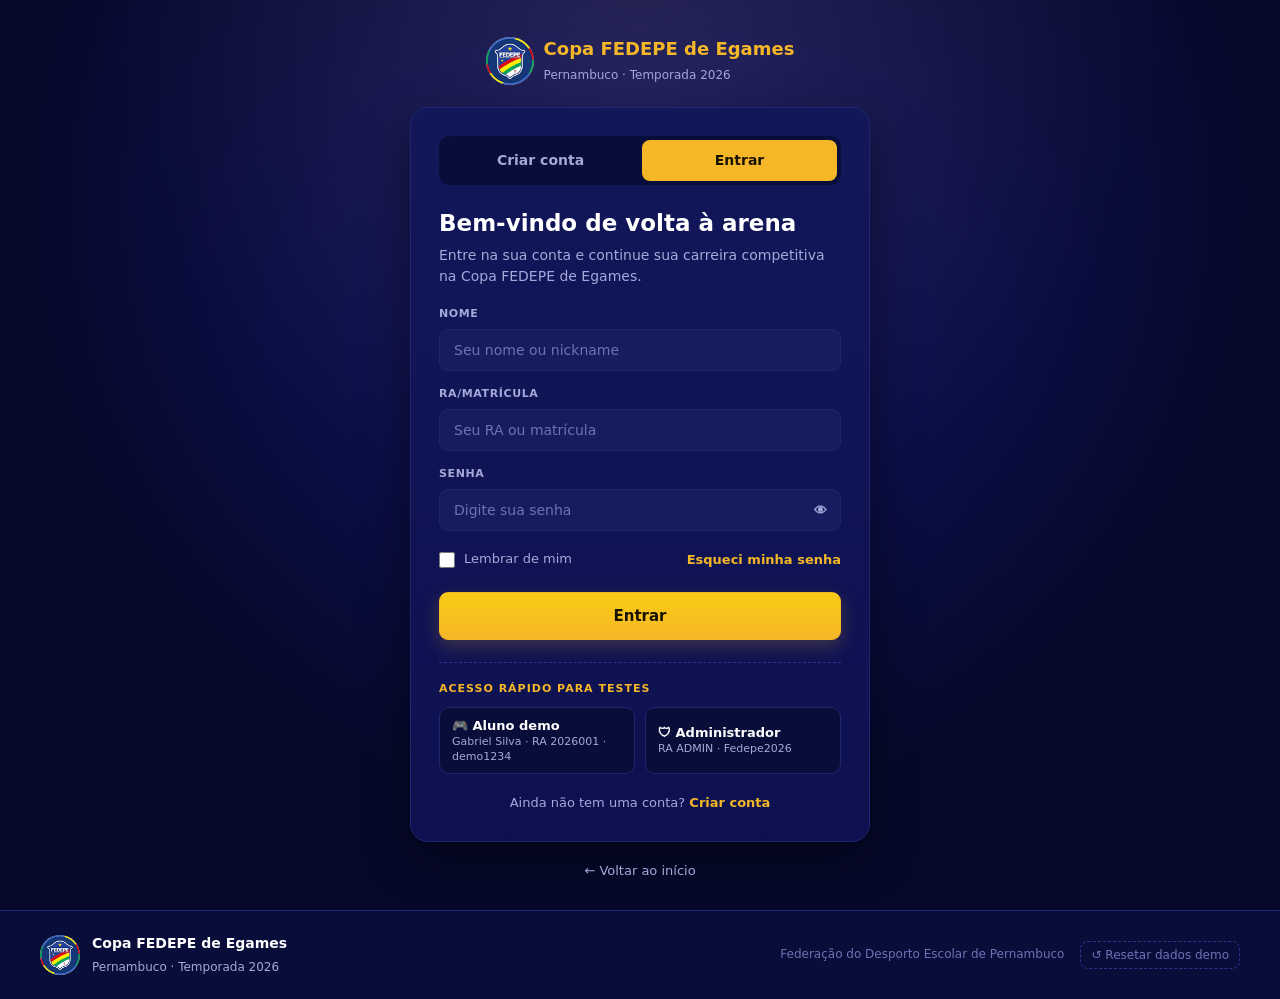
==== commit 7810d884: "Egames, Free Fire, autorização da escola, edição de equipe e transmissão do ADM - Troca "Esports" po" ====
--- a/Fedepe-HTML/admin.html
+++ b/Fedepe-HTML/admin.html
@@ -11,23 +11,83 @@
   <div id="app-header"></div>
 
   <main class="pagina-larga">
-    <div class="admin-topo">
-      <div>
-        <span class="tag-demo">PAINEL ADMINISTRATIVO</span>
-        <h1 style="margin-top:12px">Validação de cadastros</h1>
-        <p class="subtitulo" style="margin-bottom:0">Confira os dados dos alunos e a autorização dos responsáveis antes de aprovar.</p>
+    <span class="tag-demo">PAINEL ADMINISTRATIVO</span>
+    <div class="admin-abas" role="tablist" aria-label="Seções do painel">
+      <button type="button" role="tab" class="admin-aba ativo" id="aba-cadastros" aria-selected="true" aria-controls="sec-cadastros">Validação de cadastros</button>
+      <button type="button" role="tab" class="admin-aba" id="aba-transmissao" aria-selected="false" aria-controls="sec-transmissao">Gerenciar transmissão</button>
+    </div>
+
+    <!-- ===== Validação de cadastros ===== -->
+    <section id="sec-cadastros" class="admin-secao" role="tabpanel" aria-labelledby="aba-cadastros">
+      <div class="admin-topo">
+        <div>
+          <h1>Validação de cadastros</h1>
+          <p class="subtitulo" style="margin-bottom:0">Confira idade, escola e as duas autorizações (pais e escola) antes de aprovar.</p>
+        </div>
+        <input type="search" id="busca" class="busca" placeholder="Buscar nome, e-mail, escola ou RA" aria-label="Buscar alunos">
       </div>
-      <input type="search" id="busca" class="busca" placeholder="Buscar nome, e-mail, escola ou RA" aria-label="Buscar alunos">
-    </div>
-
-    <div class="admin-cards" id="cards"></div>
-
-    <div class="secao-topo">
-      <div><h2 class="titulo-secao" id="titulo-lista">Alunos cadastrados (pendentes)</h2><p class="subtitulo" id="sub-lista"></p></div>
-      <div class="linha-chips" style="margin:0"><div id="filtros" role="group" aria-label="Filtrar por status"></div></div>
-    </div>
-
-    <div class="admin-lista" id="lista"></div>
+
+      <div class="admin-cards" id="cards"></div>
+
+      <div class="secao-topo">
+        <div><h2 class="titulo-secao" id="titulo-lista">Alunos cadastrados (pendentes)</h2><p class="subtitulo" id="sub-lista"></p></div>
+        <div class="linha-chips" style="margin:0"><div id="filtros" role="group" aria-label="Filtrar por status"></div></div>
+      </div>
+
+      <div class="admin-lista" id="lista"></div>
+    </section>
+
+    <!-- ===== Gerenciar transmissão ===== -->
+    <section id="sec-transmissao" class="admin-secao" role="tabpanel" aria-labelledby="aba-transmissao" hidden>
+      <div class="admin-topo">
+        <div>
+          <h1>Gerenciar transmissão</h1>
+          <p class="subtitulo" style="margin-bottom:0">A transmissão oficial aparece em “Transmissão ao vivo” na página inicial e no player principal de Transmissões.</p>
+        </div>
+      </div>
+
+      <div class="transmissao-grade">
+        <form class="painel auth-form" id="form-transmissao" novalidate>
+          <p id="msg-tr" class="auth-msg" role="alert" hidden></p>
+          <label class="campo">
+            <span>URL da transmissão *</span>
+            <input type="url" name="url" placeholder="https://www.youtube.com/watch?v=… · youtu.be/… · twitch.tv/canal" autocomplete="off">
+            <small class="campo-dica" id="url-dica">Aceita YouTube (watch, youtu.be, live, shorts) e Twitch (canal, vídeo ou clipe). O link é convertido automaticamente para o player incorporado.</small>
+          </label>
+          <label class="campo">
+            <span>Título da partida *</span>
+            <input type="text" name="titulo" maxlength="110" placeholder="Ex.: Final Copa FEDEPE Free Fire — Colégio Damas x GGE">
+          </label>
+          <label class="campo">
+            <span>Modalidade *</span>
+            <select name="jogo" id="sel-jogo"></select>
+          </label>
+          <div class="campo">
+            <span id="rot-status">Status</span>
+            <div class="toggle-status" role="radiogroup" aria-labelledby="rot-status">
+              <button type="button" role="radio" class="toggle-opcao" data-valor="vivo" aria-checked="true">● Ao Vivo</button>
+              <button type="button" role="radio" class="toggle-opcao" data-valor="gravado" aria-checked="false">▶ Gravado</button>
+            </div>
+          </div>
+          <label class="campo">
+            <span>Descrição (opcional)</span>
+            <input type="text" name="descricao" maxlength="200" placeholder="Ex.: Série MD3 decidida em Bermuda e Purgatório.">
+          </label>
+          <div class="modal-acoes" style="margin-top:4px">
+            <button type="button" class="btn btn-borda" id="btn-testar">Pré-visualizar</button>
+            <button type="submit" class="btn btn-amarelo" id="btn-salvar-tr">Salvar transmissão</button>
+          </div>
+          <small class="nota" id="tr-atualizado"></small>
+        </form>
+
+        <div class="painel">
+          <h3 style="margin-bottom:12px">Pré-visualização do player</h3>
+          <div class="player thumb tr-previa" id="previa"></div>
+          <p class="nota" id="previa-info" style="margin-top:10px"></p>
+          <p class="nota" style="margin-top:8px">Dica: links da Twitch só tocam quando o site está publicado em um domínio (ou em <code>localhost</code>). Abrindo o arquivo direto (file://), use YouTube.</p>
+        </div>
+      </div>
+    </section>
   </main>
 
   <div id="app-footer"></div>
@@ -42,6 +102,22 @@
       if (!u) { UI.irParaLogin(); return; }
       if (u.perfil !== 'admin') { sessionStorage.setItem('fedepe_toast', 'Acesso restrito à coordenação da FEDEPE.'); location.replace('perfil.html'); return; }
       var el = UI.el;
+
+      // ================= Abas =================
+      function abrirAba(qual) {
+        ['cadastros', 'transmissao'].forEach(function (k) {
+          var ativo = k === qual;
+          document.getElementById('aba-' + k).classList.toggle('ativo', ativo);
+          document.getElementById('aba-' + k).setAttribute('aria-selected', String(ativo));
+          document.getElementById('sec-' + k).hidden = !ativo;
+        });
+        history.replaceState(null, '', 'admin.html' + (qual === 'transmissao' ? '#transmissao' : ''));
+      }
+      document.getElementById('aba-cadastros').addEventListener('click', function () { abrirAba('cadastros'); });
+      document.getElementById('aba-transmissao').addEventListener('click', function () { abrirAba('transmissao'); });
+      if (location.hash === '#transmissao') abrirAba('transmissao');
+
+      // ================= Validação de cadastros =================
       var filtro = 'pendente', termo = '', alunos = [], contagem = {}, piscar = null;
       var norm = function (t) { return (t || '').normalize('NFD').replace(/[̀-ͯ]/g, '').toLowerCase(); };
       var FILTROS = [['pendente', 'Pendentes'], ['aprovado', 'Aprovados'], ['reprovado', 'Reprovados'], ['todos', 'Todos']];
@@ -49,12 +125,12 @@
 
       function renderCards() {
         var total = (contagem.pendente || 0) + (contagem.aprovado || 0) + (contagem.reprovado || 0);
-        var semAut = alunos.filter(function (a) { return !a.autorizacao.info.autorizado; }).length;
         var box = document.getElementById('cards'); box.innerHTML = '';
         [['Total de alunos', total, ''], ['Pendentes', contagem.pendente || 0, 'amarelo'], ['Aprovados', contagem.aprovado || 0, 'verde'], ['Reprovados', contagem.reprovado || 0, 'vermelho']].forEach(function (c) {
           box.appendChild(el('div', { class: 'admin-card ' + c[2] }, [el('small', { text: c[0] }), el('strong', { text: String(c[1]) })]));
         });
-        document.getElementById('sub-lista').textContent = filtro === 'todos' ? semAut + ' aluno(s) ainda sem autorização parental concluída.' : '';
+        var semAut = alunos.filter(function (a) { return !a.liberado; }).length;
+        document.getElementById('sub-lista').textContent = semAut ? semAut + ' aluno(s) nesta lista ainda sem as duas autorizações concluídas.' : 'Todos os alunos desta lista têm as duas autorizações concluídas.';
       }
 
       function renderFiltros() {
@@ -68,26 +144,44 @@
         document.getElementById('titulo-lista').textContent = TITULOS[filtro];
       }
 
-      function verComprovante(a) {
-        var aut = a.autorizacao;
+      function secaoAut(aut, titulo, aluno) {
+        var corpo;
+        if (aut.status === 'nao_necessaria') corpo = el('p', { class: 'pa-info', text: 'Aluno maior de idade — autorização dos pais/responsáveis não é necessária.' });
+        else if (aut.info.autorizado || aut.status === 'aguardando_email') corpo = ParentalAuth.comprovante(aut);
+        else corpo = el('p', { class: 'pa-info', text: 'O aluno ainda não enviou esta autorização.' });
+        return el('div', { class: 'adm-aut-secao' }, [el('div', { class: 'status-linha' }, [el('h3', { text: titulo }), UI.tag(aut.info.rotulo, aut.info.classe)]), corpo]);
+      }
+
+      function verComprovantes(a, botoesDecisao) {
+        var faixa = a.faixaOk ? UI.tag('Dentro da faixa etária (' + Api.IDADE_MIN + '–' + Api.IDADE_MAX + ')', 'tag-aprovado') : UI.tag('Fora da faixa etária (' + Api.IDADE_MIN + '–' + Api.IDADE_MAX + ')', 'tag-reprovado');
         var conteudo = el('div', {}, [
-          el('p', { class: 'modal-texto', style: 'margin-bottom:14px' }, ['Aluno: ', el('strong', { text: a.nome + ' (' + a.nickname + ')' }), ' · ' + a.escola + ' · RA ' + a.ra + ' · ' + a.idade + ' anos'])
+          el('div', { class: 'adm-aluno-resumo' }, [
+            el('span', { class: 'avatar', text: UI.iniciais(a.nome) }),
+            el('div', {}, [el('strong', { text: a.nome + ' (' + a.nickname + ')' }), el('small', { text: a.escola + ' · RA ' + a.ra + ' · ' + a.idade + ' anos · nasc. ' + UI.data(a.nascimento) })]),
+            faixa
+          ]),
+          secaoAut(a.autorizacao, '1 · Pais/Responsáveis', a),
+          secaoAut(a.autorizacaoEscola, '2 · Escola (vínculo institucional)', a)
         ]);
-        if (aut.info.autorizado && aut.status !== 'nao_necessaria') conteudo.appendChild(ParentalAuth.comprovante(aut));
-        else if (aut.status === 'aguardando_email') {
-          conteudo.appendChild(el('div', { class: 'pa-aguardando' }, [el('div', { class: 'pa-envelope', text: '✉' }), el('p', {}, ['E-mail enviado para ', el('strong', { text: aut.responsavel.nome + ' <' + aut.responsavel.email + '>' }), ' em ' + UI.dataHora(aut.emailEnviadoEm) + '. Aguardando o clique do responsável.'])]));
-          var ul = el('ul', { class: 'log-lista', style: 'margin-top:14px;color:var(--texto-suave)' });
-          (aut.log || []).forEach(function (l) { ul.appendChild(el('li', { style: 'border-color:var(--borda)' }, [el('time', { text: UI.dataHora(l.data) }), el('span', { text: l.evento })])); });
-          conteudo.appendChild(ul);
-        } else if (aut.status === 'nao_necessaria') conteudo.appendChild(el('p', { class: 'pa-info', text: 'Aluno maior de idade — autorização dos responsáveis não é necessária.' }));
-        else conteudo.appendChild(el('p', { class: 'pa-info', text: 'O aluno ainda não enviou a autorização dos pais/responsáveis.' }));
-        UI.modal({ titulo: 'Autorização dos Pais/Responsáveis', conteudo: conteudo, classe: 'modal-largo' });
+        if (a.status === 'pendente' && botoesDecisao) {
+          conteudo.appendChild(el('div', { class: 'modal-acoes' }, [
+            el('button', { type: 'button', class: 'btn btn-vermelho', text: '✕ Reprovado', onclick: function () { m.fechar(); decidir(a, 'reprovado', []); } }),
+            el('button', { type: 'button', class: 'btn btn-verde', text: '✓ Aprovado', onclick: function () { m.fechar(); decidir(a, 'aprovado', []); } })
+          ]));
+        }
+        var m = UI.modal({ titulo: 'Autorizações de ' + a.nome.split(' ')[0], conteudo: conteudo, classe: 'modal-largo' });
       }
 
       async function decidir(a, status, botoes) {
-        if (status === 'aprovado' && a.menor && !a.autorizacao.info.autorizado) {
-          var ok = await UI.confirmar('Aprovar sem autorização?', a.nome + ' tem ' + a.idade + ' anos e ainda não possui a autorização dos pais/responsáveis concluída (' + a.autorizacao.info.rotulo + '). O aluno não conseguirá se inscrever em campeonatos até concluir. Aprovar o cadastro mesmo assim?', 'Aprovar cadastro', 'btn-verde');
-          if (!ok) return;
+        if (status === 'aprovado') {
+          var avisos = [];
+          if (!a.faixaOk) avisos.push('está fora da faixa etária da competição (' + a.idade + ' anos)');
+          if (!a.autorizacao.info.autorizado) avisos.push('não tem a autorização dos pais concluída (' + a.autorizacao.info.rotulo + ')');
+          if (!a.autorizacaoEscola.info.autorizado) avisos.push('não tem a autorização da escola concluída (' + a.autorizacaoEscola.info.rotulo + ')');
+          if (avisos.length) {
+            var ok = await UI.confirmar('Aprovar mesmo assim?', a.nome + ' ' + avisos.join('; ') + '. Sem as duas autorizações o aluno não consegue se inscrever em campeonatos. Aprovar o cadastro mesmo assim?', 'Aprovar cadastro', 'btn-verde');
+            if (!ok) return;
+          }
         }
         botoes.forEach(function (b) { b.disabled = true; });
         var r = await Api.definirStatusCadastro(a.id, status);
@@ -96,8 +190,13 @@
         carregar();
       }
 
+      function linhaAut(rotulo, aut) {
+        var ver = aut.status === 'assinatura' ? 'assinatura' : aut.metodo === 'email' ? 'log do e-mail' : null;
+        return el('div', { class: 'aut-linha' }, [el('small', { text: rotulo }), UI.tag(aut.info.rotulo, aut.info.classe), ver ? el('span', { class: 'aut-ver', text: '· ' + ver }) : null]);
+      }
+
       function card(a) {
-        var sc = Api.STATUS_CADASTRO[a.status], aut = a.autorizacao;
+        var sc = Api.STATUS_CADASTRO[a.status];
         var bAprovar = el('button', { type: 'button', class: 'btn btn-verde btn-pequeno', text: '✓ Aprovado' });
         var bReprovar = el('button', { type: 'button', class: 'btn btn-vermelho btn-pequeno', text: '✕ Reprovado' });
         var bDesfazer = el('button', { type: 'button', class: 'btn btn-borda btn-pequeno', text: '↺ Voltar p/ pendente' });
@@ -113,16 +212,17 @@
         return el('article', { class: 'aluno-card' + (piscar === a.id ? ' piscar' : ''), 'data-id': a.id }, [
           el('div', { class: 'aluno-id' }, [
             el('span', { class: 'avatar', text: UI.iniciais(a.nome) }),
-            el('div', { style: 'min-width:0' }, [el('strong', { text: a.nome }), el('small', { text: a.nickname + ' · ' + a.idade + ' anos' }), el('small', { text: a.email })])
+            el('div', { style: 'min-width:0' }, [el('strong', { text: a.nome }), el('small', { text: a.nickname }), el('small', { text: a.email })])
           ]),
           el('div', {}, [
             el('div', { class: 'aluno-dado' }, [el('small', { text: 'Instituição' }), el('span', { text: a.escola })]),
-            el('div', { class: 'aluno-dado' }, [el('small', { text: 'Matrícula/RA' }), el('span', { text: a.ra })])
+            el('div', { class: 'aluno-dado' }, [el('small', { text: 'Matrícula/RA' }), el('span', { text: a.ra })]),
+            el('div', { class: 'aluno-dado' }, [el('small', { text: 'Idade' }), el('span', { class: 'idade-val' + (a.faixaOk ? '' : ' fora'), text: a.idade + ' anos' + (a.faixaOk ? '' : ' · fora da faixa') })])
           ]),
           el('div', { class: 'aluno-aut' }, [
-            el('div', { class: 'aluno-dado' }, [el('small', { text: 'Autorização dos pais' })]),
-            UI.tag(aut.info.rotulo, aut.info.classe),
-            el('button', { type: 'button', class: 'ver-comprovante', text: aut.status === 'assinatura' ? 'Ver assinatura digital' : aut.metodo === 'email' ? 'Ver log de confirmação' : 'Detalhes', onclick: function () { verComprovante(a); } })
+            linhaAut('Pais', a.autorizacao),
+            linhaAut('Escola', a.autorizacaoEscola),
+            el('button', { type: 'button', class: 'ver-comprovante', text: 'Ver comprovantes e assinaturas', onclick: function () { verComprovantes(a, true); } })
           ]),
           el('div', { class: 'aluno-acoes' }, acoes)
         ]);
@@ -147,17 +247,91 @@
       document.getElementById('lista').appendChild(UI.carregando('Carregando cadastros…'));
       await carregar();
 
-      // Tempo real: alterações feitas em outra aba (ex.: responsável autorizou pelo e-mail) aparecem aqui na hora.
+      // ================= Gerenciar transmissão =================
+      var form = document.getElementById('form-transmissao');
+      var msgTr = document.getElementById('msg-tr');
+      var statusVivo = true;
+      var sel = document.getElementById('sel-jogo');
+      Object.keys(Api.JOGOS).forEach(function (k) { sel.appendChild(el('option', { value: k, text: Api.JOGOS[k].nome })); });
+
+      function setStatus(vivo) {
+        statusVivo = vivo;
+        form.querySelectorAll('.toggle-opcao').forEach(function (b) {
+          var on = (b.dataset.valor === 'vivo') === vivo;
+          b.classList.toggle('ativo', on); b.setAttribute('aria-checked', String(on));
+        });
+        previa();
+      }
+      form.querySelectorAll('.toggle-opcao').forEach(function (b) { b.addEventListener('click', function () { setStatus(b.dataset.valor === 'vivo'); }); });
+
+      function previa() {
+        var box = document.getElementById('previa'), info = document.getElementById('previa-info');
+        var e = Api.paraEmbed(form.elements.url.value);
+        box.innerHTML = ''; box.className = 'player thumb tr-previa ' + sel.value;
+        box.appendChild(el('span', { class: statusVivo ? 'ao-vivo' : 'gravado', text: statusVivo ? 'AO VIVO' : 'GRAVADO' }));
+        if (e) {
+          box.classList.add('com-embed');
+          box.appendChild(el('iframe', { src: e.embed, title: 'Pré-visualização', allow: 'autoplay; encrypted-media; picture-in-picture; fullscreen', allowfullscreen: true, referrerpolicy: 'strict-origin-when-cross-origin' }));
+          info.innerHTML = ''; info.appendChild(document.createTextNode((e.plataforma === 'twitch' ? 'Twitch' : 'YouTube') + ' · embed: '));
+          info.appendChild(el('code', { text: e.embed }));
+        } else {
+          box.appendChild(el('span', { class: 'play', text: '▶' }));
+          info.textContent = form.elements.url.value.trim() ? '⚠ Link não reconhecido como YouTube ou Twitch.' : 'Cole um link para ver o player aqui.';
+        }
+      }
+      var timer = null;
+      form.elements.url.addEventListener('input', function () { clearTimeout(timer); timer = setTimeout(previa, 450); });
+      sel.addEventListener('change', previa);
+      document.getElementById('btn-testar').addEventListener('click', previa);
+
+      async function carregarTransmissao() {
+        var t = (await Api.transmissoes()).aoVivo;
+        form.elements.url.value = t.url || '';
+        form.elements.titulo.value = t.titulo || '';
+        form.elements.descricao.value = t.url ? (t.descricao || '') : '';
+        sel.value = t.jogo;
+        setStatus(t.aoVivo !== false);
+        document.getElementById('tr-atualizado').textContent = t.atualizadoEm ? 'Última atualização: ' + UI.dataHora(t.atualizadoEm) : 'Ainda sem link cadastrado — a página inicial mostra a arte de demonstração.';
+      }
+
+      form.addEventListener('submit', async function (ev) {
+        ev.preventDefault();
+        msgTr.hidden = true; msgTr.className = 'auth-msg';
+        var btn = document.getElementById('btn-salvar-tr');
+        UI.ocupado(btn, true, 'Salvando…');
+        var r = await Api.salvarTransmissao({ url: form.elements.url.value, titulo: form.elements.titulo.value, jogo: sel.value, aoVivo: statusVivo, descricao: form.elements.descricao.value });
+        UI.ocupado(btn, false);
+        if (!r.ok) { msgTr.textContent = r.erro; msgTr.hidden = false; return; }
+        msgTr.className = 'auth-msg sucesso';
+        msgTr.innerHTML = '';
+        msgTr.appendChild(document.createTextNode('Transmissão salva! Já aparece na '));
+        msgTr.appendChild(el('a', { href: 'index.html', class: 'link-amarelo', target: '_blank', text: 'página inicial' }));
+        msgTr.appendChild(document.createTextNode(' e em '));
+        msgTr.appendChild(el('a', { href: 'transmissoes.html', class: 'link-amarelo', target: '_blank', text: 'Transmissões' }));
+        msgTr.appendChild(document.createTextNode('.'));
+        msgTr.hidden = false;
+        UI.toast('Transmissão oficial atualizada.', 'sucesso');
+        carregarTransmissao();
+      });
+      await carregarTransmissao();
+
+      // ================= Tempo real =================
+      // Alterações feitas em outra aba (ex.: responsável ou escola autorizou pelo e-mail) aparecem aqui na hora.
       var anteriores = {};
-      (await Api.listarAlunos({ status: 'todos' })).alunos.forEach(function (a) { anteriores[a.id] = a.autorizacao.status; });
+      var chave = function (a) { return a.autorizacao.status + '|' + a.autorizacaoEscola.status; };
+      (await Api.listarAlunos({ status: 'todos' })).alunos.forEach(function (a) { anteriores[a.id] = chave(a); });
       Api.aoMudar(async function (d) {
         if (d.origem !== 'outra-aba') return;
         var r = await Api.listarAlunos({ status: 'todos' });
         if (!r.ok) return;
         r.alunos.forEach(function (a) {
-          if (anteriores[a.id] && anteriores[a.id] !== a.autorizacao.status) { piscar = a.id; UI.toast('Atualização em tempo real: ' + a.nome + ' — ' + a.autorizacao.info.rotulo, 'sucesso'); }
-          else if (!anteriores[a.id]) { piscar = a.id; UI.toast('Novo cadastro: ' + a.nome, 'info'); }
-          anteriores[a.id] = a.autorizacao.status;
+          var k = chave(a);
+          if (anteriores[a.id] && anteriores[a.id] !== k) {
+            piscar = a.id;
+            var mudou = anteriores[a.id].split('|')[0] !== a.autorizacao.status ? 'Pais: ' + a.autorizacao.info.rotulo : 'Escola: ' + a.autorizacaoEscola.info.rotulo;
+            UI.toast('Atualização em tempo real: ' + a.nome + ' — ' + mudou, 'sucesso');
+          } else if (!anteriores[a.id]) { piscar = a.id; UI.toast('Novo cadastro: ' + a.nome, 'info'); }
+          anteriores[a.id] = k;
         });
         carregar();
       });
--- a/Fedepe-HTML/style.css
+++ b/Fedepe-HTML/style.css
@@ -1,5 +1,5 @@
 /* =====================================================================
-   Copa FEDEPE de Esports — estilos globais
+   Copa FEDEPE de Egames — estilos globais
    Paleta oficial (tema escuro alinhado ao brasão da FEDEPE)
    ===================================================================== */
 * { box-sizing: border-box; margin: 0; padding: 0; }
@@ -143,7 +143,7 @@
 .numeros small { color: var(--texto-suave); font-size: 13px; }
 
 /* ===== Modalidades ===== */
-.grade-jogos { display: grid; grid-template-columns: repeat(4, 1fr); gap: 16px; }
+.grade-jogos { display: grid; grid-template-columns: repeat(5, 1fr); gap: 14px; }
 .card-jogo {
   display: block; background: var(--card); border: 1px solid var(--borda); border-radius: var(--raio); overflow: hidden;
   transition: transform .15s, border-color .15s, box-shadow .15s; cursor: pointer;
@@ -161,18 +161,20 @@
 
 /* Banners / cores dos jogos */
 .valorant { background-color: #e0445a; } .lol { background-color: #1b3a5c; }
-.fortnite { background-color: #5b3a9e; } .cs2 { background-color: #d98a1f; }
+.fortnite { background-color: #5b3a9e; } .cs2 { background-color: #d98a1f; } .freefire { background-color: #e0571b; }
 .imagem.valorant, .thumb.valorant { background-image: url('img/banner-valorant.jpg'); }
 .imagem.lol, .thumb.lol { background-image: url('img/banner-lol.jpg'); }
 .imagem.fortnite, .thumb.fortnite { background-image: url('img/banner-fortnite.jpg'); }
 .imagem.cs2, .thumb.cs2 { background-image: url('img/banner-cs2.jpg'); }
+.imagem.freefire, .thumb.freefire { background-image: url('img/banner-freefire.jpg'); }
 .icone { width: 40px; height: 40px; border-radius: 9px; flex-shrink: 0; background-size: cover; background-position: center; }
 .icone.valorant { background-image: url('img/valorant.png'); }
 .icone.lol { background-image: url('img/lol.png'); }
 .icone.fortnite { background-image: url('img/fortnite.png'); }
 .icone.cs2 { background-image: url('img/cs2.png'); }
+.icone.freefire { background-image: url('img/freefire.png'); }
 .icone-grande { width: 62px; height: 62px; border-radius: 12px; }
-.cor-valorant { color: #ff6b81; } .cor-lol { color: #7fb5ff; } .cor-fortnite { color: #c4a2ff; } .cor-cs2 { color: #f7b955; }
+.cor-valorant { color: #ff6b81; } .cor-lol { color: #7fb5ff; } .cor-fortnite { color: #c4a2ff; } .cor-cs2 { color: #f7b955; } .cor-freefire { color: #ff8a4c; }
 
 /* ===== Home: próximos + live ===== */
 .duas-colunas { display: grid; grid-template-columns: 1.6fr 1fr; gap: 28px; align-items: start; }
@@ -265,7 +267,7 @@
 .partida .tbd { color: var(--texto-fraco); font-style: italic; }
 .partida b { min-width: 18px; text-align: right; }
 
-.requisitos { margin-top: 24px; display: grid; grid-template-columns: repeat(3, 1fr); gap: 10px; }
+.requisitos { margin-top: 24px; display: grid; grid-template-columns: repeat(2, 1fr); gap: 10px; }
 .requisito { display: flex; gap: 10px; align-items: center; background: var(--card-2); border: 1px solid var(--borda); border-radius: 10px; padding: 10px 12px; font-size: 12px; }
 .requisito .ic { width: 24px; height: 24px; border-radius: 50%; display: inline-flex; align-items: center; justify-content: center; font-size: 12px; font-weight: 800; flex-shrink: 0; }
 .requisito.ok .ic { background: rgba(34, 197, 94, .18); color: var(--verde); }
@@ -600,7 +602,7 @@
 
 /* ===== Responsivo ===== */
 @media (max-width: 980px) {
-  .grade-jogos { grid-template-columns: repeat(2, 1fr); }
+  .grade-jogos { grid-template-columns: repeat(3, 1fr); }
   .duas-colunas { grid-template-columns: 1fr; }
   .aluno-card { grid-template-columns: 1fr 1fr; }
   .aluno-acoes { grid-column: 1 / -1; justify-content: flex-start; }
@@ -654,3 +656,68 @@
 /* Brasão: o PNG tem fundo branco quadrado — recorta em círculo */
 img[src$="logo-fedepe.png"] { border-radius: 50%; }
 .modal .pa-topo > div { display: none; }
+
+/* =====================================================================
+   Atualização: Free Fire, 2 autorizações, edição de equipe, transmissão do ADM
+   ===================================================================== */
+.gravado { display: inline-flex; align-items: center; gap: 6px; background: rgba(6, 9, 43, .85); border: 1px solid var(--borda-forte); color: var(--texto-suave); font-size: 11px; font-weight: 800; padding: 4px 9px; border-radius: 6px; letter-spacing: .5px; }
+.live-video .gravado, .player .gravado { position: absolute; top: 12px; left: 12px; z-index: 4; }
+.live-video iframe { position: absolute; inset: 0; width: 100%; height: 100%; border: 0; z-index: 3; }
+.live-video.com-embed::after, .player.com-embed::after { display: none; }
+.live-video.com-embed .ao-vivo, .live-video.com-embed .gravado, .player.com-embed .ao-vivo, .player.com-embed .gravado { z-index: 4; pointer-events: none; }
+.live-video .play { cursor: pointer; }
+.live-box .info { display: block; }
+.live-box .info:hover strong { color: var(--amarelo); }
+.btn-twitch { background: #9146FF; border-color: #9146FF; }
+
+/* Cadastro */
+.idade-calc { color: var(--amarelo); font-weight: 800; text-transform: none; letter-spacing: 0; }
+.idade-calc.fora { color: var(--vermelho); }
+.etapa.pulada { color: var(--amarelo-2); border-color: rgba(250, 204, 21, .4); }
+.etapa.pulada b { background: rgba(250, 204, 21, .25); color: var(--amarelo-2); }
+.pa-etapa { display: block; color: var(--amarelo); font-size: 11px !important; font-weight: 800; letter-spacing: 1px; text-transform: uppercase; margin-bottom: 2px; }
+.selo-ok.pendente { background: #FACC15 !important; color: #1a1300 !important; }
+
+/* Perfil */
+.aut-bloco { padding: 12px 0; border-top: 1px solid var(--borda); }
+.aut-bloco:last-child { padding-bottom: 0; }
+.aut-titulo { font-size: 13px; color: var(--texto); }
+.equipe-botoes { display: flex; gap: 10px; flex-wrap: wrap; }
+
+/* Admin */
+.admin-abas { display: flex; gap: 4px; padding: 4px; margin: 16px 0 22px; background: var(--fundo-2); border: 1px solid var(--borda); border-radius: 12px; width: fit-content; max-width: 100%; overflow-x: auto; }
+.admin-aba { background: none; border: 0; color: var(--texto-suave); font-weight: 700; font-size: 14px; padding: 10px 18px; border-radius: 9px; cursor: pointer; white-space: nowrap; }
+.admin-aba:hover { color: var(--texto); }
+.admin-aba.ativo { background: var(--amarelo); color: #1a1300; }
+.admin-secao { padding: 0; }
+.aluno-card { grid-template-columns: 1.3fr 1.2fr 1.5fr auto; }
+.aut-linha { display: flex; align-items: center; gap: 8px; flex-wrap: wrap; }
+.aut-linha > small { width: 44px; color: var(--texto-fraco); font-size: 11px; text-transform: uppercase; letter-spacing: .6px; font-weight: 700; }
+.aut-ver { font-size: 11px; color: var(--texto-fraco); }
+.idade-val.fora { color: #FCA5A5; font-weight: 700; }
+.adm-aluno-resumo { display: flex; align-items: center; gap: 12px; flex-wrap: wrap; margin-bottom: 16px; }
+.adm-aluno-resumo strong { display: block; }
+.adm-aluno-resumo small { color: var(--texto-suave); font-size: 12px; }
+.adm-aluno-resumo .tag { margin-left: auto; }
+.adm-aut-secao { margin-top: 14px; padding-top: 14px; border-top: 1px solid var(--borda); }
+.adm-aut-secao h3 { font-size: 15px; }
+.transmissao-grade { display: grid; grid-template-columns: 1fr 1fr; gap: 18px; align-items: start; }
+.toggle-status { display: inline-flex; gap: 4px; padding: 4px; background: var(--fundo-2); border: 1px solid var(--borda); border-radius: 10px; width: fit-content; }
+.toggle-opcao { background: none; border: 0; color: var(--texto-suave); font-weight: 700; font-size: 13px; padding: 8px 16px; border-radius: 7px; cursor: pointer; }
+.toggle-opcao.ativo[data-valor="vivo"] { background: var(--vermelho); color: #fff; }
+.toggle-opcao.ativo[data-valor="gravado"] { background: var(--azul); color: #fff; }
+.tr-previa { border-radius: 12px; }
+.tr-previa .ao-vivo { position: absolute; top: 12px; left: 12px; z-index: 4; }
+.nota code, #previa-info code { font-size: 11px; word-break: break-all; color: var(--texto-suave); }
+
+@media (max-width: 980px) {
+  .aluno-card { grid-template-columns: 1fr 1fr; }
+  .transmissao-grade { grid-template-columns: 1fr; }
+}
+@media (max-width: 560px) {
+  .grade-jogos { grid-template-columns: 1fr 1fr; }
+  .aluno-card { grid-template-columns: 1fr; }
+  .etapa { font-size: 11px; }
+  .adm-aluno-resumo .tag { margin-left: 0; }
+}
+.tag-demo, .selo { white-space: nowrap; }
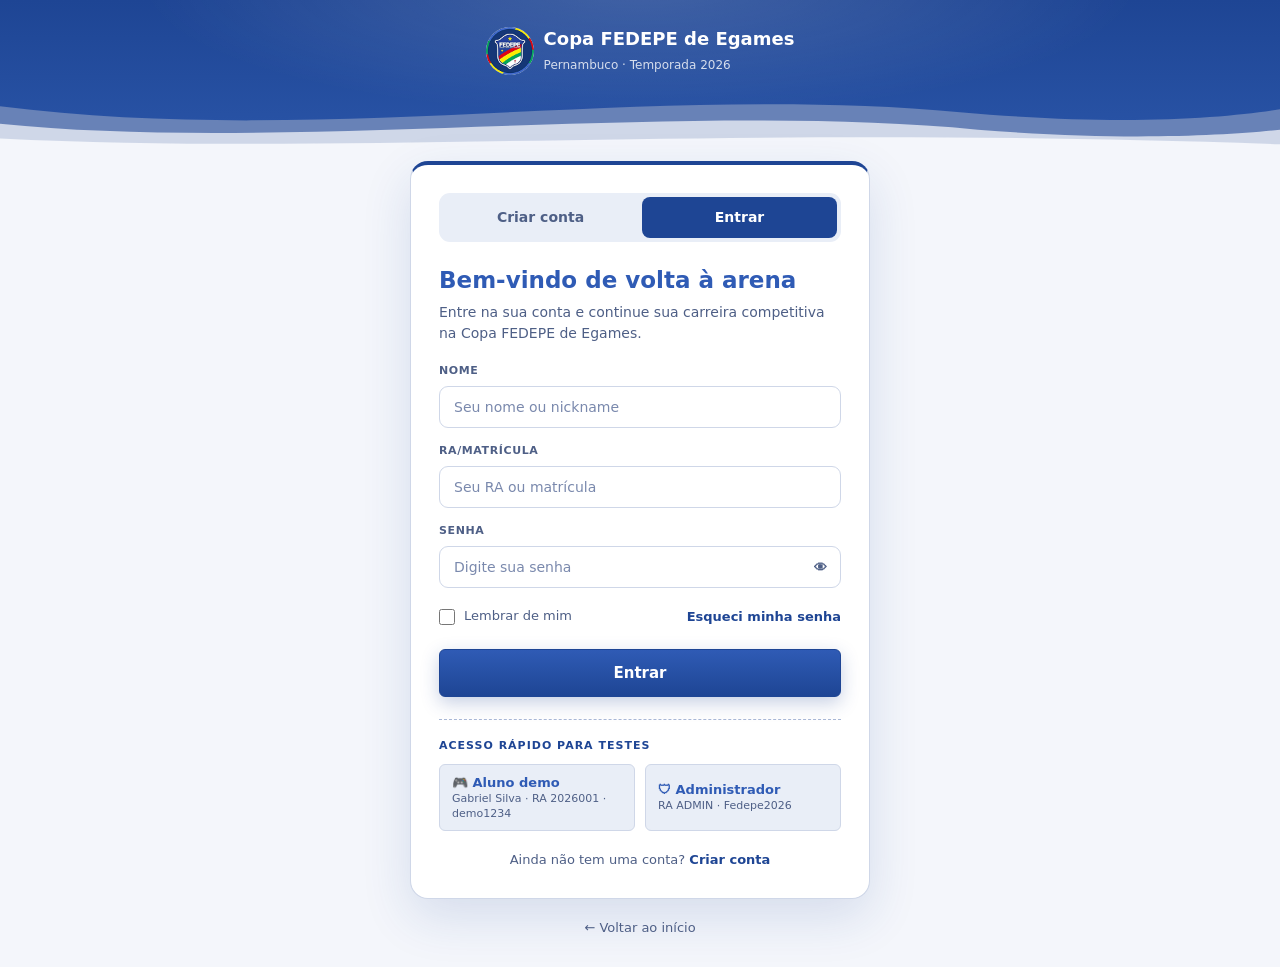
==== commit 6e624362: "Style: Adiciona ondas no top da pagina e muda as cores da fonte em fundo branco" ====
--- a/Fedepe-HTML/admin.html
+++ b/Fedepe-HTML/admin.html
@@ -10,8 +10,15 @@
 <body data-pagina="admin">
   <div id="app-header"></div>
 
+  <header class="faixa-pagina">
+    <div class="faixa-pagina-conteudo">
+      <span class="tag-demo">PAINEL ADMINISTRATIVO</span>
+      <h1>Coordenação FEDEPE</h1>
+      <p class="subtitulo">Valide os cadastros dos alunos e gerencie as transmissões da Copa.</p>
+    </div>
+  </header>
+
   <main class="pagina-larga">
-    <span class="tag-demo">PAINEL ADMINISTRATIVO</span>
     <div class="admin-abas" role="tablist" aria-label="Seções do painel">
       <button type="button" role="tab" class="admin-aba ativo" id="aba-cadastros" aria-selected="true" aria-controls="sec-cadastros">Validação de cadastros</button>
       <button type="button" role="tab" class="admin-aba" id="aba-transmissao" aria-selected="false" aria-controls="sec-transmissao">Gerenciar transmissão</button>
@@ -84,9 +91,16 @@
           <h3 style="margin-bottom:12px">Pré-visualização do player</h3>
           <div class="player thumb tr-previa" id="previa"></div>
           <p class="nota" id="previa-info" style="margin-top:10px"></p>
-          <p class="nota" style="margin-top:8px">Dica: links da Twitch só tocam quando o site está publicado em um domínio (ou em <code>localhost</code>). Abrindo o arquivo direto (file://), use YouTube.</p>
+          <p class="nota" id="dica-file" style="margin-top:8px">Os vídeos só tocam dentro da página quando o site é aberto por um servidor (<code>localhost</code>) ou publicado (ex.: GitHub Pages). Aberto direto do arquivo, o player mostra a miniatura com o botão “Assistir no YouTube/Twitch”.</p>
         </div>
       </div>
+
+      <!-- Partidas gravadas (VODs) -->
+      <div class="secao-topo" style="margin-top:34px">
+        <div><h2 class="titulo-secao">Partidas gravadas</h2><p class="subtitulo" style="margin-bottom:0">Vídeos exibidos na grade de Transmissões. Adicione, edite ou remova.</p></div>
+        <button type="button" class="btn btn-amarelo btn-pequeno" id="btn-novo-vod">+ Adicionar partida gravada</button>
+      </div>
+      <div class="vod-admin-lista" id="vod-lista"></div>
     </section>
   </main>
 
@@ -266,15 +280,16 @@
 
       function previa() {
         var box = document.getElementById('previa'), info = document.getElementById('previa-info');
-        var e = Api.paraEmbed(form.elements.url.value);
-        box.innerHTML = ''; box.className = 'player thumb tr-previa ' + sel.value;
-        box.appendChild(el('span', { class: statusVivo ? 'ao-vivo' : 'gravado', text: statusVivo ? 'AO VIVO' : 'GRAVADO' }));
+        var url = form.elements.url.value.trim();
+        var e = Api.paraEmbed(url);
+        box.innerHTML = ''; box.className = 'player thumb tr-previa ' + sel.value; box.style.backgroundImage = '';
         if (e) {
-          box.classList.add('com-embed');
-          box.appendChild(el('iframe', { src: e.embed, title: 'Pré-visualização', allow: 'autoplay; encrypted-media; picture-in-picture; fullscreen', allowfullscreen: true, referrerpolicy: 'strict-origin-when-cross-origin' }));
+          UI.player(box, { embed: e.embed, url: url, plataforma: e.plataforma, thumb: e.plataforma === 'youtube' ? 'https://i.ytimg.com/vi/' + e.id + '/hqdefault.jpg' : null, jogo: sel.value, titulo: 'Pré-visualização' }, { semDica: true });
+          box.appendChild(el('span', { class: statusVivo ? 'ao-vivo' : 'gravado', text: statusVivo ? 'AO VIVO' : 'GRAVADO' }));
           info.innerHTML = ''; info.appendChild(document.createTextNode((e.plataforma === 'twitch' ? 'Twitch' : 'YouTube') + ' · embed: '));
           info.appendChild(el('code', { text: e.embed }));
         } else {
+          box.appendChild(el('span', { class: statusVivo ? 'ao-vivo' : 'gravado', text: statusVivo ? 'AO VIVO' : 'GRAVADO' }));
           box.appendChild(el('span', { class: 'play', text: '▶' }));
           info.textContent = form.elements.url.value.trim() ? '⚠ Link não reconhecido como YouTube ou Twitch.' : 'Cole um link para ver o player aqui.';
         }
@@ -314,6 +329,64 @@
         carregarTransmissao();
       });
       await carregarTransmissao();
+      if (Api.podeIncorporar()) document.getElementById('dica-file').textContent = 'Os vídeos tocam dentro da página. Se algum não abrir, o dono do vídeo pode ter bloqueado a incorporação: use o botão “Abrir no YouTube”.';
+
+      // ----- Partidas gravadas (CRUD) -----
+      async function renderVods() {
+        var vods = (await Api.transmissoes()).vods;
+        var box = document.getElementById('vod-lista'); box.innerHTML = '';
+        if (!vods.length) { box.appendChild(UI.vazio('Nenhuma partida gravada', 'Clique em “Adicionar partida gravada”.')); return; }
+        vods.forEach(function (v) {
+          var editar = el('button', { type: 'button', class: 'btn btn-borda btn-pequeno', text: '✎ Editar', onclick: function () { formVod(v); } });
+          var remover = el('button', { type: 'button', class: 'btn btn-borda btn-pequeno btn-perigo', text: '🗑 Remover' });
+          remover.addEventListener('click', async function () {
+            var ok = await UI.confirmar('Remover partida gravada', 'Remover “' + v.titulo + '” da página de Transmissões?', 'Remover', 'btn-vermelho');
+            if (!ok) return;
+            var r = await Api.removerVod(v.id);
+            UI.toast(r.ok ? 'Partida removida.' : r.erro, r.ok ? 'sucesso' : 'erro');
+            renderVods();
+          });
+          box.appendChild(el('div', { class: 'vod-admin' }, [
+            el('div', { class: 'vod-admin-thumb thumb ' + v.jogo, style: v.thumb ? 'background-image:url("' + v.thumb + '"), url("img/banner-' + v.jogo + '.jpg")' : null }, [el('span', { class: 'icone ' + v.jogo })]),
+            el('div', { class: 'vod-admin-info' }, [
+              el('strong', { text: v.titulo }),
+              el('small', { text: Api.JOGOS[v.jogo].nome + ' · ' + UI.data(v.data) + ' · ' + v.duracao }),
+              v.url ? el('a', { href: v.url, target: '_blank', rel: 'noopener', class: 'vod-link', text: v.url }) : el('span', { class: 'tag tag-aguardando', text: 'Sem link — adicione a URL do vídeo' })
+            ]),
+            el('div', { class: 'vod-admin-acoes' }, [editar, remover])
+          ]));
+        });
+      }
+
+      function formVod(v) {
+        v = v || {};
+        var msg = el('p', { class: 'auth-msg', hidden: true });
+        var iUrl = el('input', { type: 'url', placeholder: 'https://www.youtube.com/watch?v=… ou twitch.tv/videos/…' }); iUrl.value = v.url || '';
+        var iTit = el('input', { type: 'text', maxlength: '110', placeholder: 'Ex.: Semifinal Free Fire — ETERAM x GGE' }); iTit.value = v.titulo || '';
+        var iJogo = el('select', {}, Object.keys(Api.JOGOS).map(function (k) { return el('option', { value: k, text: Api.JOGOS[k].nome, selected: (v.jogo || 'valorant') === k }); }));
+        var iData = el('input', { type: 'date' }); iData.value = v.data || new Date().toISOString().slice(0, 10);
+        var iDur = el('input', { type: 'text', placeholder: '1:25:30' }); iDur.value = v.duracao && v.duracao !== '—' ? v.duracao : '';
+        var salvar = el('button', { type: 'submit', class: 'btn btn-amarelo', text: v.id ? 'Salvar alterações' : 'Adicionar partida' });
+        var campo = function (r, i) { return el('label', { class: 'campo' }, [el('span', { text: r }), i]); };
+        var f = el('form', { class: 'auth-form', novalidate: true }, [
+          msg, campo('URL do vídeo *', iUrl), campo('Título da partida *', iTit),
+          el('div', { class: 'form-grade' }, [campo('Modalidade *', iJogo), campo('Data *', iData), campo('Duração', iDur)]),
+          el('div', { class: 'modal-acoes' }, [salvar])
+        ]);
+        var m = UI.modal({ titulo: v.id ? 'Editar partida gravada' : 'Nova partida gravada', conteudo: f });
+        f.addEventListener('submit', async function (ev) {
+          ev.preventDefault(); msg.hidden = true;
+          UI.ocupado(salvar, true, 'Salvando…');
+          var r = await Api.salvarVod({ id: v.id, url: iUrl.value, titulo: iTit.value, jogo: iJogo.value, data: iData.value, duracao: iDur.value });
+          UI.ocupado(salvar, false);
+          if (!r.ok) { msg.textContent = r.erro; msg.hidden = false; return; }
+          m.fechar();
+          UI.toast(r.novo ? 'Partida gravada adicionada à página de Transmissões.' : 'Partida gravada atualizada.', 'sucesso');
+          renderVods();
+        });
+      }
+      document.getElementById('btn-novo-vod').addEventListener('click', function () { formVod(null); });
+      await renderVods();
 
       // ================= Tempo real =================
       // Alterações feitas em outra aba (ex.: responsável ou escola autorizou pelo e-mail) aparecem aqui na hora.
--- a/Fedepe-HTML/style.css
+++ b/Fedepe-HTML/style.css
@@ -1,28 +1,48 @@
 /* =====================================================================
    Copa FEDEPE de Egames — estilos globais
-   Paleta oficial (tema escuro alinhado ao brasão da FEDEPE)
+   Paleta: tema claro, branco e azul
    ===================================================================== */
 * { box-sizing: border-box; margin: 0; padding: 0; }
 
 :root {
-  --fundo: #06092B;
-  --fundo-2: #090D3A;
-  --card: #10154A;
-  --card-2: #151B5C;
-  --campo: #161C5E;
-  --borda: #1E266D;
-  --borda-forte: #2B3489;
-  --amarelo: #F5B727;
-  --amarelo-2: #FACC15;
-  --amarelo-escuro: #D99A0F;
-  --texto: #FFFFFF;
-  --texto-suave: #A3A9D9;
-  --texto-fraco: #6C73B4;
-  --verde: #22C55E;
-  --vermelho: #EF4444;
-  --azul: #3B6FF5;
+  /* ---- Paleta base (tirada da imagem de referência) ---- */
+  --primaria: #1E4594;          /* azul royal: cor principal */
+  --primaria-escura: #163574;   /* hover / pressionado */
+  --primaria-clara: #2F5BB5;    /* gradientes e realces */
+  --secundaria: #6882B7;        /* azul médio */
+  --suave: #CFD7E8;             /* lavanda acinzentado */
+  --suave-2: #E6EBF4;           /* lavanda bem clara */
+  --branco: #FFFFFF;
+  --texto-na-primaria: #FFFFFF; /* texto sobre fundos azuis */
+  --destaque: #E8B030;          /* amarelo discreto (brasão, 1º lugar) */
+  --aviso: #B7791F;             /* âmbar escuro para "aguardando" */
+
+  /* ---- Nomes antigos, agora apontando para a nova paleta ----
+     (mantidos para não mexer em nenhuma classe dos HTML/JS) */
+  --fundo: #F4F6FB;
+  --fundo-2: #E9EEF7;
+  --card: var(--branco);
+  --card-2: #F4F6FB;
+  --campo: var(--branco);
+  --borda: var(--suave);
+  --borda-forte: #A9B8D6;
+  --amarelo: var(--primaria);          /* era o destaque amarelo; agora o azul é o destaque */
+  --amarelo-2: var(--primaria-clara);
+  --amarelo-escuro: var(--primaria-escura);
+  --texto: #2F5BB5;             /* texto sobre fundos claros (era #13234D) */
+  --texto-suave: #4E5F86;
+  --texto-fraco: #7A89AD;
+  --verde: #16A34A;
+  --vermelho: #DC2626;
+  --azul: var(--secundaria);
   --raio: 14px;
-  --sombra: 0 18px 50px rgba(0, 0, 0, .45);
+  --raio-botao: 6px;
+  /* faixa azul com ondas: usada no hero da página inicial e no topo das outras páginas */
+  --fundo-ondas:
+    url("data:image/svg+xml,%3Csvg xmlns='http://www.w3.org/2000/svg' viewBox='0 0 1440 120' preserveAspectRatio='none'%3E%3Cpath fill='%236882B7' d='M0 40 C360 110 720 0 1080 50 C1260 75 1380 60 1440 45 V120 H0Z'/%3E%3Cpath fill='%23CFD7E8' d='M0 70 C320 120 760 30 1100 80 C1260 100 1380 90 1440 80 V120 H0Z'/%3E%3Cpath fill='%23F4F6FB' d='M0 95 C400 125 800 70 1440 105 V120 H0Z'/%3E%3C/svg%3E") bottom / 100% 70px no-repeat,
+    radial-gradient(ellipse at 50% -10%, rgba(255, 255, 255, .16), transparent 55%),
+    linear-gradient(180deg, var(--primaria), #2A55A8);            /* cantos dos botões (era 8–10px) */
+  --sombra: 0 18px 50px rgba(30, 69, 148, .14);
 }
 
 html { scroll-behavior: smooth; }
@@ -43,41 +63,41 @@
 .topo {
   position: sticky; top: 0; z-index: 50;
   display: flex; justify-content: space-between; align-items: center; gap: 16px;
-  padding: 12px 40px; background: rgba(9, 13, 58, .92); backdrop-filter: blur(8px);
-  border-bottom: 1px solid var(--borda);
+  padding: 12px 40px; background: var(--primaria); backdrop-filter: blur(8px);
+  border-bottom: 1px solid var(--primaria-escura); box-shadow: 0 4px 18px rgba(30, 69, 148, .18);
 }
 .marca { display: flex; align-items: center; gap: 10px; }
 .marca img { width: 36px; height: 36px; object-fit: contain; }
 .marca-texto { display: flex; flex-direction: column; line-height: 1.05; }
-.marca-texto strong { color: var(--amarelo); font-size: 16px; letter-spacing: .3px; }
-.marca-texto small { color: var(--texto-suave); font-size: 11px; letter-spacing: 1.5px; text-transform: uppercase; }
+.marca-texto strong { color: var(--branco); font-size: 16px; letter-spacing: .3px; }
+.marca-texto small { color: rgba(255, 255, 255, .75); font-size: 11px; letter-spacing: 1.5px; text-transform: uppercase; }
 .nav { display: flex; align-items: center; gap: 22px; }
-.nav a { color: var(--texto-suave); font-size: 14px; font-weight: 600; transition: color .15s; }
-.nav a:hover { color: var(--texto); }
-.nav a.ativo { color: var(--amarelo); box-shadow: inset 0 -2px 0 var(--amarelo); padding-bottom: 4px; }
-.nav a.btn { color: #1a1300; box-shadow: none; padding-bottom: 6px; }
-.nav .nav-admin { color: var(--amarelo-2); }
+.nav a { color: rgba(255, 255, 255, .8); font-size: 14px; font-weight: 600; transition: color .15s; }
+.nav a:hover { color: var(--branco); }
+.nav a.ativo { color: var(--branco); box-shadow: inset 0 -2px 0 var(--destaque); padding-bottom: 4px; }
+.nav a.btn { color: var(--primaria); background: var(--branco); border-color: var(--branco); box-shadow: none; padding-bottom: 6px; }
+.nav .nav-admin { color: var(--destaque); }
 .nav-avatar {
   display: inline-flex; align-items: center; justify-content: center; width: 34px; height: 34px;
-  border-radius: 9px; background: var(--card-2); border: 1px solid var(--amarelo); color: var(--amarelo) !important; font-size: 12px; font-weight: 800;
-}
-.nav-sair { background: none; border: 1px solid var(--borda); color: var(--texto-suave); border-radius: 8px; padding: 6px 12px; cursor: pointer; font-size: 13px; }
-.nav-sair:hover { color: var(--texto); border-color: var(--borda-forte); }
-.menu-toggle { display: none; background: none; border: 1px solid var(--borda); border-radius: 8px; padding: 9px 9px; cursor: pointer; }
-.menu-toggle span { display: block; width: 20px; height: 2px; background: var(--texto); margin: 4px 0; transition: .2s; }
+  border-radius: 9px; background: rgba(255, 255, 255, .14); border: 1px solid rgba(255, 255, 255, .6); color: var(--branco) !important; font-size: 12px; font-weight: 800;
+}
+.nav-sair { background: none; border: 1px solid rgba(255, 255, 255, .35); color: rgba(255, 255, 255, .85); border-radius: var(--raio-botao); padding: 6px 12px; cursor: pointer; font-size: 13px; }
+.nav-sair:hover { color: var(--branco); border-color: var(--branco); }
+.menu-toggle { display: none; background: none; border: 1px solid rgba(255, 255, 255, .35); border-radius: var(--raio-botao); padding: 9px 9px; cursor: pointer; }
+.menu-toggle span { display: block; width: 20px; height: 2px; background: var(--branco); margin: 4px 0; transition: .2s; }
 
 /* ===== Botões ===== */
 .btn {
   display: inline-flex; align-items: center; justify-content: center; gap: 8px;
-  padding: 11px 22px; border-radius: 9px; font-weight: 700; font-size: 14px; cursor: pointer;
+  padding: 11px 22px; border-radius: var(--raio-botao); font-weight: 700; font-size: 14px; cursor: pointer;
   border: 1px solid transparent; transition: transform .1s, filter .15s, background .15s; text-align: center;
 }
 .btn:active:not(:disabled) { transform: translateY(1px); }
-.btn-amarelo { background: linear-gradient(180deg, var(--amarelo-2), var(--amarelo)); color: #1a1300; border-color: var(--amarelo); box-shadow: 0 6px 18px rgba(245, 183, 39, .22); }
+.btn-amarelo { background: linear-gradient(180deg, var(--primaria-clara), var(--primaria)); color: var(--texto-na-primaria); border-color: var(--primaria); box-shadow: 0 6px 18px rgba(30, 69, 148, .25); }
 .btn-amarelo:hover:not(:disabled) { filter: brightness(1.06); }
 .btn-borda { background: transparent; color: var(--texto); border-color: var(--borda-forte); }
 .btn-borda:hover:not(:disabled) { border-color: var(--amarelo); color: var(--amarelo); }
-.btn-verde { background: var(--verde); color: #04260f; border-color: var(--verde); }
+.btn-verde { background: var(--verde); color: #fff; border-color: var(--verde); }
 .btn-verde:hover:not(:disabled) { filter: brightness(1.08); }
 .btn-vermelho { background: var(--vermelho); color: #fff; border-color: var(--vermelho); }
 .btn-vermelho:hover:not(:disabled) { filter: brightness(1.08); }
@@ -91,17 +111,17 @@
 
 /* ===== Tags de status ===== */
 .tag { display: inline-flex; align-items: center; gap: 6px; font-size: 11px; font-weight: 700; padding: 4px 10px; border-radius: 999px; white-space: nowrap; }
-.tag-aberta, .tag-aprovado { background: rgba(34, 197, 94, .14); color: #4ADE80; border: 1px solid rgba(34, 197, 94, .35); }
-.tag-andamento { background: rgba(59, 111, 245, .18); color: #8FB0FF; border: 1px solid rgba(59, 111, 245, .45); }
-.tag-encerrado, .tag-neutra { background: rgba(163, 169, 217, .1); color: var(--texto-suave); border: 1px solid var(--borda-forte); }
-.tag-esgotado { background: rgba(245, 183, 39, .12); color: var(--amarelo); border: 1px solid rgba(245, 183, 39, .4); }
-.tag-aguardando { background: rgba(250, 204, 21, .12); color: var(--amarelo-2); border: 1px solid rgba(250, 204, 21, .35); }
-.tag-pendente { background: rgba(239, 68, 68, .1); color: #FCA5A5; border: 1px solid rgba(239, 68, 68, .35); }
-.tag-reprovado { background: rgba(239, 68, 68, .16); color: #FCA5A5; border: 1px solid rgba(239, 68, 68, .45); }
+.tag-aberta, .tag-aprovado { background: #DCFCE7; color: #15803D; border: 1px solid #86EFAC; }
+.tag-andamento { background: var(--suave-2); color: var(--primaria); border: 1px solid var(--borda-forte); }
+.tag-encerrado, .tag-neutra { background: #F1F3F8; color: var(--texto-suave); border: 1px solid var(--borda-forte); }
+.tag-esgotado { background: rgba(30, 69, 148, .08); color: var(--primaria); border: 1px solid rgba(30, 69, 148, .3); }
+.tag-aguardando { background: #FEF3C7; color: #92400E; border: 1px solid #FCD34D; }
+.tag-pendente { background: #FEF2F2; color: #B91C1C; border: 1px solid #FCA5A5; }
+.tag-reprovado { background: #FEE2E2; color: #B91C1C; border: 1px solid #F87171; }
 .tag-aberta::before, .tag-aprovado::before { content: ""; width: 6px; height: 6px; border-radius: 50%; background: var(--verde); }
 .tag-demo, .selo {
   display: inline-block; font-size: 11px; font-weight: 700; letter-spacing: 1px; color: var(--amarelo);
-  border: 1px solid var(--amarelo); border-radius: 999px; padding: 6px 14px; background: rgba(245, 183, 39, .06);
+  border: 1px solid var(--amarelo); border-radius: 999px; padding: 6px 14px; background: rgba(30, 69, 148, .06);
 }
 .ao-vivo, .tag-live-badge {
   display: inline-flex; align-items: center; gap: 6px; background: var(--vermelho); color: #fff;
@@ -125,22 +145,47 @@
 /* ===== Hero ===== */
 .hero {
   position: relative; text-align: center; padding: 84px 20px 60px; overflow: hidden;
-  background:
-    radial-gradient(ellipse at 50% -10%, rgba(245, 183, 39, .18), transparent 55%),
-    radial-gradient(ellipse at 15% 80%, rgba(59, 111, 245, .16), transparent 50%),
-    linear-gradient(180deg, var(--fundo-2), var(--fundo));
-  border-bottom: 1px solid var(--borda);
-}
-.hero-brasao { width: 84px; height: 84px; margin: 0 auto 18px; display: block; filter: drop-shadow(0 8px 24px rgba(245, 183, 39, .25)); }
+  color: var(--branco);
+  background: var(--fundo-ondas);
+  border-bottom: 0;
+}
+.hero-brasao { width: 84px; height: 84px; margin: 0 auto 18px; display: block; filter: drop-shadow(0 8px 24px rgba(0, 0, 0, .25)); }
 .hero .selo { margin-bottom: 22px; }
 .hero h1 { font-size: clamp(34px, 6vw, 58px); line-height: 1.05; margin-bottom: 18px; letter-spacing: -.5px; }
-.hero h1 span { color: var(--amarelo); }
-.hero p { max-width: 560px; margin: 0 auto 30px; color: var(--texto-suave); font-size: 16px; }
+.hero h1 span { color: var(--suave); }
+.hero .selo { color: var(--branco); border-color: rgba(255, 255, 255, .55); background: rgba(255, 255, 255, .1); }
+.hero .btn-amarelo { background: var(--branco); color: var(--primaria); border-color: var(--branco); box-shadow: 0 6px 18px rgba(0, 0, 0, .18); }
+.hero .btn-borda { color: var(--branco); border-color: rgba(255, 255, 255, .6); }
+.hero .btn-borda:hover:not(:disabled) { color: var(--branco); border-color: var(--branco); background: rgba(255, 255, 255, .1); }
+.hero p { max-width: 560px; margin: 0 auto 30px; color: rgba(255, 255, 255, .82); font-size: 16px; }
 .hero-ctas { display: flex; justify-content: center; gap: 12px; flex-wrap: wrap; }
 .numeros { display: grid; grid-template-columns: repeat(4, minmax(0, 160px)); justify-content: center; gap: 14px; margin-top: 46px; }
-.numeros div { background: rgba(16, 21, 74, .7); border: 1px solid var(--borda); border-radius: 12px; padding: 14px 10px; }
+.numeros div { background: var(--branco); border: 1px solid var(--suave); box-shadow: 0 8px 24px rgba(19, 35, 77, .15); border-radius: 12px; padding: 14px 10px; }
 .numeros strong { display: block; font-size: 26px; color: var(--amarelo); font-weight: 800; }
 .numeros small { color: var(--texto-suave); font-size: 13px; }
+
+/* ===== Faixa azul com ondas no topo das páginas internas =====
+   Só leva título, subtítulo e selo (em branco). Cards, botões azuis,
+   abas e filtros ficam abaixo das ondas, sobre o fundo claro. */
+.faixa-pagina { color: var(--branco); background: var(--fundo-ondas); padding: 34px 20px 84px; }
+.faixa-pagina-conteudo { max-width: 1080px; margin: 0 auto; }
+.faixa-estreita .faixa-pagina-conteudo { max-width: 780px; }
+.faixa-pagina h1 { font-size: 30px; margin-bottom: 6px; color: var(--branco); }
+.faixa-pagina .subtitulo { color: rgba(255, 255, 255, .82); margin-bottom: 0; }
+.faixa-pagina .rank-topo { margin-bottom: 0; align-items: center; }
+.faixa-pagina .tag-demo { color: var(--branco); border-color: rgba(255, 255, 255, .55); background: rgba(255, 255, 255, .1); }
+.faixa-pagina .tag-demo + h1 { margin-top: 14px; }
+.faixa-pagina .btn-borda { color: var(--branco); border-color: rgba(255, 255, 255, .6); }
+.faixa-pagina .btn-borda:hover:not(:disabled) { color: var(--branco); border-color: var(--branco); background: rgba(255, 255, 255, .1); }
+.faixa-pagina .btn-voltar { margin-bottom: 16px; }
+.faixa-pagina + .pagina-larga, .faixa-pagina + .pagina-estreita { padding-top: 12px; }
+/* login / cadastro: só o brasão na faixa */
+.faixa-auth { padding: 26px 16px 78px; }
+.faixa-auth .faixa-pagina-conteudo { display: flex; justify-content: center; }
+.faixa-auth .auth-marca { margin-bottom: 0; }
+.faixa-auth .auth-marca strong { color: var(--branco); }
+.faixa-auth .auth-marca small { color: rgba(255, 255, 255, .8); }
+.faixa-auth + .auth-container { padding-top: 8px; }
 
 /* ===== Modalidades ===== */
 .grade-jogos { display: grid; grid-template-columns: repeat(5, 1fr); gap: 14px; }
@@ -148,9 +193,9 @@
   display: block; background: var(--card); border: 1px solid var(--borda); border-radius: var(--raio); overflow: hidden;
   transition: transform .15s, border-color .15s, box-shadow .15s; cursor: pointer;
 }
-.card-jogo:hover { transform: translateY(-3px); border-color: var(--amarelo); box-shadow: 0 12px 30px rgba(0, 0, 0, .35); }
+.card-jogo:hover { transform: translateY(-3px); border-color: var(--amarelo); box-shadow: 0 12px 30px rgba(30, 69, 148, .18); }
 .card-jogo .imagem { position: relative; height: 130px; background-size: cover; background-position: center; }
-.card-jogo .imagem::after { content: ""; position: absolute; inset: 0; background: linear-gradient(180deg, transparent 40%, rgba(6, 9, 43, .85)); }
+.card-jogo .imagem::after { content: ""; position: absolute; inset: 0; background: linear-gradient(180deg, transparent 40%, rgba(19, 35, 77, .7)); }
 .card-jogo .imagem img { position: absolute; top: 10px; left: 10px; width: 30px; height: 30px; border-radius: 7px; z-index: 1; }
 .card-jogo .info { padding: 14px; }
 .card-jogo small { color: var(--amarelo); font-size: 11px; font-weight: 700; letter-spacing: 1px; }
@@ -174,7 +219,10 @@
 .icone.cs2 { background-image: url('img/cs2.png'); }
 .icone.freefire { background-image: url('img/freefire.png'); }
 .icone-grande { width: 62px; height: 62px; border-radius: 12px; }
-.cor-valorant { color: #ff6b81; } .cor-lol { color: #7fb5ff; } .cor-fortnite { color: #c4a2ff; } .cor-cs2 { color: #f7b955; } .cor-freefire { color: #ff8a4c; }
+/* em fundo claro: tons mais escuros para ter contraste */
+.cor-valorant { color: #C8243E; } .cor-lol { color: #1F5FA8; } .cor-fortnite { color: #6D3FC0; } .cor-cs2 { color: #A85F06; } .cor-freefire { color: #C2410C; }
+/* sobre as faixas azuis dos campeonatos: tons claros */
+.faixa .cor-valorant { color: #FFB3BF; } .faixa .cor-lol { color: #BFDBFE; } .faixa .cor-fortnite { color: #DDD0FF; } .faixa .cor-cs2 { color: #FDE2A7; } .faixa .cor-freefire { color: #FFC4A3; }
 
 /* ===== Home: próximos + live ===== */
 .duas-colunas { display: grid; grid-template-columns: 1.6fr 1fr; gap: 28px; align-items: start; }
@@ -194,14 +242,14 @@
 .live-box:hover { border-color: var(--vermelho); }
 .live-video {
   aspect-ratio: 16 / 9; position: relative; display: flex; align-items: center; justify-content: center;
-  background: url('img/live-thumb.jpg') center / cover;
-}
-.live-video::after { content: ""; position: absolute; inset: 0; background: linear-gradient(180deg, rgba(6, 9, 43, .2), rgba(6, 9, 43, .75)); }
+  background: url('img/live-thumb.jpg') center / cover; color: var(--branco);
+}
+.live-video::after { content: ""; position: absolute; inset: 0; background: linear-gradient(180deg, rgba(19, 35, 77, .2), rgba(19, 35, 77, .75)); }
 .live-video .ao-vivo { position: absolute; top: 12px; left: 12px; z-index: 2; }
 .live-video .espectadores { position: absolute; top: 12px; right: 12px; z-index: 2; background: rgba(0, 0, 0, .55); font-size: 12px; padding: 4px 9px; border-radius: 6px; }
-.play { position: relative; z-index: 2; width: 62px; height: 62px; border-radius: 50%; background: rgba(245, 183, 39, .95); color: #1a1300; display: flex; align-items: center; justify-content: center; font-size: 22px; padding-left: 4px; box-shadow: 0 0 0 8px rgba(245, 183, 39, .2); }
+.play { position: relative; z-index: 2; width: 62px; height: 62px; border-radius: 50%; background: rgba(255, 255, 255, .95); color: var(--primaria); display: flex; align-items: center; justify-content: center; font-size: 22px; padding-left: 4px; box-shadow: 0 0 0 8px rgba(255, 255, 255, .22); }
 .live-placar { position: absolute; bottom: 12px; left: 12px; right: 12px; z-index: 2; display: flex; justify-content: space-between; align-items: center; font-weight: 800; }
-.live-placar .placar { background: rgba(0, 0, 0, .6); border-radius: 6px; padding: 3px 10px; color: var(--amarelo); }
+.live-placar .placar { background: rgba(0, 0, 0, .6); border-radius: 6px; padding: 3px 10px; color: var(--destaque); }
 .live-box .info { padding: 14px; font-size: 14px; }
 .live-box small { color: var(--texto-suave); }
 
@@ -214,7 +262,7 @@
   border: 1px solid var(--borda); color: var(--texto); font-size: 13px; font-weight: 600; cursor: pointer; transition: .15s; letter-spacing: 0;
 }
 .chip:hover { border-color: var(--amarelo); }
-.chip.ativo { background: var(--amarelo); color: #1a1300; border-color: var(--amarelo); }
+.chip.ativo { background: var(--amarelo); color: var(--texto-na-primaria); border-color: var(--amarelo); }
 .chip .qtd { font-size: 11px; opacity: .7; }
 .linha-chips { display: flex; justify-content: space-between; align-items: center; gap: 12px; flex-wrap: wrap; margin-bottom: 20px; }
 .linha-chips > div { display: flex; gap: 8px; flex-wrap: wrap; }
@@ -225,7 +273,9 @@
 .camp-card { background: var(--card); border: 1px solid var(--borda); border-radius: var(--raio); overflow: hidden; display: flex; flex-direction: column; transition: border-color .15s, transform .15s; }
 .camp-card:hover { border-color: var(--borda-forte); transform: translateY(-2px); }
 .camp-card .faixa { height: 84px; background-size: cover; background-position: center; position: relative; }
-.camp-card .faixa::after { content: ""; position: absolute; inset: 0; background: linear-gradient(90deg, rgba(6, 9, 43, .92) 30%, rgba(6, 9, 43, .35)); }
+.camp-card .faixa::after { content: ""; position: absolute; inset: 0; background: linear-gradient(90deg, rgba(30, 69, 148, .95) 30%, rgba(30, 69, 148, .35)); }
+.camp-card .faixa { color: var(--branco); }
+.camp-card .faixa .tag { background: var(--branco); }
 .camp-card .faixa-conteudo { position: absolute; inset: 0; z-index: 1; display: flex; align-items: center; gap: 12px; padding: 0 16px; }
 .camp-card .faixa-conteudo small { font-size: 11px; font-weight: 800; letter-spacing: 1px; }
 .camp-card .faixa .tag { margin-left: auto; }
@@ -270,12 +320,12 @@
 .requisitos { margin-top: 24px; display: grid; grid-template-columns: repeat(2, 1fr); gap: 10px; }
 .requisito { display: flex; gap: 10px; align-items: center; background: var(--card-2); border: 1px solid var(--borda); border-radius: 10px; padding: 10px 12px; font-size: 12px; }
 .requisito .ic { width: 24px; height: 24px; border-radius: 50%; display: inline-flex; align-items: center; justify-content: center; font-size: 12px; font-weight: 800; flex-shrink: 0; }
-.requisito.ok .ic { background: rgba(34, 197, 94, .18); color: var(--verde); }
-.requisito.falta .ic { background: rgba(239, 68, 68, .16); color: var(--vermelho); }
-.requisito.espera .ic { background: rgba(250, 204, 21, .16); color: var(--amarelo-2); }
+.requisito.ok .ic { background: #DCFCE7; color: var(--verde); }
+.requisito.falta .ic { background: #FEE2E2; color: var(--vermelho); }
+.requisito.espera .ic { background: #FEF3C7; color: var(--aviso); }
 .requisito strong { display: block; font-size: 12px; }
 .requisito small { color: var(--texto-suave); }
-.insc-sucesso { margin-top: 22px; background: rgba(34, 197, 94, .1); border: 1px solid rgba(34, 197, 94, .4); border-radius: 12px; padding: 14px 16px; font-size: 14px; color: #BBF7D0; }
+.insc-sucesso { margin-top: 22px; background: #F0FDF4; border: 1px solid #86EFAC; border-radius: 12px; padding: 14px 16px; font-size: 14px; color: #166534; }
 
 /* ===== Ranking ===== */
 .rank-topo { display: flex; justify-content: space-between; align-items: flex-start; gap: 16px; margin-bottom: 18px; flex-wrap: wrap; }
@@ -284,7 +334,7 @@
 .temporada { color: var(--texto-suave); font-size: 12px; }
 .podio { display: grid; grid-template-columns: 1fr 1.12fr 1fr; gap: 14px; margin-bottom: 22px; align-items: end; }
 .podio-card { background: var(--card); border: 1px solid var(--borda); border-radius: var(--raio); padding: 16px 18px; text-align: center; }
-.podio-card.primeiro { border-color: var(--amarelo); background: linear-gradient(180deg, rgba(245, 183, 39, .14), var(--card) 60%); padding: 24px 18px; box-shadow: 0 10px 40px rgba(245, 183, 39, .12); }
+.podio-card.primeiro { border-color: var(--destaque); background: linear-gradient(180deg, rgba(232, 176, 48, .16), var(--card) 60%); padding: 24px 18px; box-shadow: 0 10px 40px rgba(232, 176, 48, .18); }
 .podio-card .medalha { font-size: 26px; display: block; margin-bottom: 6px; }
 .podio-card .lugar { color: var(--amarelo); font-size: 11px; font-weight: 800; letter-spacing: 1.2px; }
 .podio-card .avatar { margin: 12px auto 8px; }
@@ -314,8 +364,8 @@
 table.ranking th.xp, table.ranking td.xp { color: var(--amarelo); font-weight: 800; }
 table.ranking td.pos { color: var(--amarelo); font-weight: 800; font-size: 16px; width: 70px; }
 table.ranking td.pos.apagado { color: var(--texto-suave); }
-table.ranking tr.destaque { background: rgba(245, 183, 39, .06); }
-table.ranking tr.eu td { background: rgba(59, 111, 245, .12); }
+table.ranking tr.destaque { background: rgba(30, 69, 148, .04); }
+table.ranking tr.eu td { background: rgba(104, 130, 183, .16); }
 .jogador-cel { display: flex; align-items: center; gap: 12px; }
 .jog strong { display: block; font-size: 14px; }
 .jog small { color: var(--texto-suave); font-size: 12px; }
@@ -325,20 +375,20 @@
 .rank-cta a { color: var(--amarelo); font-weight: 700; }
 
 /* ===== Transmissões ===== */
-.player { position: relative; aspect-ratio: 16 / 9; border-radius: var(--raio) var(--raio) 0 0; overflow: hidden; background: #0b0f40 center / cover; display: flex; align-items: center; justify-content: center; }
-.player::after { content: ""; position: absolute; inset: 0; background: radial-gradient(ellipse at center, transparent 30%, rgba(6, 9, 43, .8)); pointer-events: none; }
+.player { position: relative; aspect-ratio: 16 / 9; border-radius: var(--raio) var(--raio) 0 0; overflow: hidden; background: #14306B center / cover; color: var(--branco); display: flex; align-items: center; justify-content: center; }
+.player::after { content: ""; position: absolute; inset: 0; background: radial-gradient(ellipse at center, transparent 30%, rgba(19, 35, 77, .8)); pointer-events: none; }
 .player iframe { position: absolute; inset: 0; width: 100%; height: 100%; border: 0; z-index: 3; }
 .player .ao-vivo { position: absolute; top: 16px; left: 16px; z-index: 2; }
 .player .espectadores { position: absolute; top: 16px; right: 16px; z-index: 2; background: rgba(0, 0, 0, .6); border-radius: 6px; padding: 5px 10px; font-size: 13px; }
 .player .play { width: 84px; height: 84px; font-size: 30px; cursor: pointer; border: 0; }
-.player-placar { position: absolute; bottom: 18px; left: 50%; transform: translateX(-50%); z-index: 2; display: flex; align-items: center; gap: 14px; background: rgba(6, 9, 43, .8); border: 1px solid var(--borda-forte); border-radius: 12px; padding: 8px 18px; font-weight: 800; font-size: 18px; white-space: nowrap; }
-.player-placar .placar { color: var(--amarelo); }
-.player-placar small { font-size: 11px; color: var(--texto-suave); font-weight: 600; }
+.player-placar { position: absolute; bottom: 18px; left: 50%; transform: translateX(-50%); z-index: 2; display: flex; align-items: center; gap: 14px; background: rgba(19, 35, 77, .85); border: 1px solid rgba(255, 255, 255, .2); border-radius: 12px; padding: 8px 18px; font-weight: 800; font-size: 18px; white-space: nowrap; }
+.player-placar .placar { color: var(--destaque); }
+.player-placar small { font-size: 11px; color: rgba(255, 255, 255, .75); font-weight: 600; }
 .player-info { display: flex; justify-content: space-between; align-items: center; gap: 20px; padding: 18px 22px; margin-bottom: 24px; background: var(--card); border: 1px solid var(--borda); border-top: 0; border-radius: 0 0 var(--raio) var(--raio); }
 .player-info h2 { font-size: 20px; margin: 8px 0 4px; }
 .player-info p { font-size: 13px; color: var(--texto-suave); }
 .tag-live { font-size: 11px; font-weight: 800; letter-spacing: .6px; }
-.tag-live.vivo { color: #FF6B6B; }
+.tag-live.vivo { color: var(--vermelho); }
 .tag-live.reprise { color: var(--texto-suave); }
 .btn-youtube { background: #FF0033; border-color: #FF0033; color: #fff; }
 .btn-youtube:hover { filter: brightness(1.08); }
@@ -346,12 +396,12 @@
 .video-card { background: var(--card); border: 1px solid var(--borda); border-radius: 12px; overflow: hidden; cursor: pointer; text-align: left; color: inherit; padding: 0; font: inherit; transition: border-color .15s, transform .15s; }
 .video-card:hover, .video-card:focus-visible { border-color: var(--amarelo); transform: translateY(-2px); }
 .video-card.tocando { border-color: var(--amarelo); box-shadow: 0 0 0 1px var(--amarelo); }
-.thumb { position: relative; aspect-ratio: 16 / 9; background-size: cover; background-position: center; display: flex; align-items: center; justify-content: center; }
-.thumb::after { content: ""; position: absolute; inset: 0; background: linear-gradient(180deg, rgba(6, 9, 43, .35), rgba(6, 9, 43, .9)); }
+.thumb { position: relative; aspect-ratio: 16 / 9; background-size: cover; background-position: center; color: var(--branco); display: flex; align-items: center; justify-content: center; }
+.thumb::after { content: ""; position: absolute; inset: 0; background: linear-gradient(180deg, rgba(19, 35, 77, .3), rgba(19, 35, 77, .85)); }
 .thumb .versus { position: relative; z-index: 1; display: flex; align-items: center; gap: 10px; font-weight: 900; font-size: 18px; letter-spacing: .5px; text-shadow: 0 2px 10px rgba(0, 0, 0, .6); }
-.thumb .versus i { font-style: normal; color: var(--amarelo); font-size: 13px; }
+.thumb .versus i { font-style: normal; color: var(--destaque); font-size: 13px; }
 .thumb .duracao { position: absolute; right: 8px; bottom: 8px; z-index: 1; background: rgba(0, 0, 0, .75); border-radius: 5px; font-size: 11px; padding: 2px 6px; }
-.thumb .mini-play { position: absolute; left: 10px; bottom: 8px; z-index: 1; width: 28px; height: 28px; border-radius: 50%; background: var(--amarelo); color: #1a1300; display: flex; align-items: center; justify-content: center; font-size: 11px; padding-left: 2px; }
+.thumb .mini-play { position: absolute; left: 10px; bottom: 8px; z-index: 1; width: 28px; height: 28px; border-radius: 50%; background: var(--branco); color: var(--primaria); display: flex; align-items: center; justify-content: center; font-size: 11px; padding-left: 2px; }
 .thumb .icone { position: absolute; top: 8px; left: 8px; z-index: 1; width: 26px; height: 26px; border-radius: 6px; }
 .video-info { padding: 12px 14px 14px; }
 .video-info small { display: block; font-size: 11px; }
@@ -367,28 +417,28 @@
 }
 .campo select { appearance: none; background-image: linear-gradient(45deg, transparent 50%, var(--texto-suave) 50%), linear-gradient(135deg, var(--texto-suave) 50%, transparent 50%); background-position: calc(100% - 18px) 52%, calc(100% - 13px) 52%; background-size: 5px 5px; background-repeat: no-repeat; padding-right: 36px; }
 .campo input::placeholder, .participante input::placeholder { color: var(--texto-fraco); }
-.campo input:focus, .campo select:focus, .participante input:focus { outline: none; border-color: var(--amarelo); box-shadow: 0 0 0 3px rgba(245, 183, 39, .12); }
-.campo input[type="date"] { color-scheme: dark; }
+.campo input:focus, .campo select:focus, .participante input:focus { outline: none; border-color: var(--amarelo); box-shadow: 0 0 0 3px rgba(30, 69, 148, .15); }
+.campo input[type="date"] { color-scheme: light; }
 .campo-dica { font-size: 11px; color: var(--texto-fraco); }
 .check { display: flex; align-items: flex-start; gap: 9px; font-size: 13px; color: var(--texto-suave); cursor: pointer; }
 .check input { accent-color: var(--amarelo); margin-top: 2px; width: 16px; height: 16px; flex-shrink: 0; }
 .check a { text-decoration: underline; }
-.auth-msg { background: rgba(239, 68, 68, .12); border: 1px solid rgba(239, 68, 68, .4); color: #FCA5A5; border-radius: 9px; padding: 10px 12px; font-size: 13px; }
-.auth-msg.sucesso { background: rgba(34, 197, 94, .12); border-color: rgba(34, 197, 94, .4); color: #BBF7D0; }
+.auth-msg { background: #FEF2F2; border: 1px solid #FCA5A5; color: #B91C1C; border-radius: 9px; padding: 10px 12px; font-size: 13px; }
+.auth-msg.sucesso { background: #F0FDF4; border-color: #86EFAC; color: #166534; }
 .nota { font-size: 12px; color: var(--texto-suave); }
 
 /* ===== Login / Cadastro ===== */
-.pagina-auth { background: radial-gradient(circle at 50% 0%, rgba(245, 183, 39, .1), transparent 45%), radial-gradient(circle at 50% 20%, #11166e 0%, transparent 60%), var(--fundo); }
+.pagina-auth { background: var(--fundo); } /* a faixa com ondas faz o topo */
 .auth-container { display: flex; flex-direction: column; align-items: center; padding: 36px 16px 30px; }
 .auth-marca { display: flex; align-items: center; gap: 10px; margin-bottom: 22px; }
 .auth-marca img { width: 48px; height: 48px; }
 .auth-marca strong { color: var(--amarelo); display: block; font-size: 18px; }
 .auth-marca small { color: var(--texto-suave); font-size: 12px; }
-.auth-card { width: 100%; max-width: 460px; padding: 28px; background: linear-gradient(180deg, #12175A, #0d1150); border: 1px solid var(--borda); border-radius: 18px; box-shadow: var(--sombra); }
+.auth-card { width: 100%; max-width: 460px; padding: 28px; background: var(--card); border: 1px solid var(--borda); border-top: 4px solid var(--primaria); border-radius: 18px; box-shadow: var(--sombra); }
 .auth-card.largo { max-width: 620px; }
 .auth-abas { display: flex; gap: 4px; padding: 4px; margin-bottom: 24px; background: var(--fundo-2); border-radius: 11px; }
 .auth-aba { flex: 1; text-align: center; padding: 10px; border-radius: 8px; font-size: 14px; font-weight: 700; color: var(--texto-suave); }
-.auth-aba.ativo { background: var(--amarelo); color: #1a1300; }
+.auth-aba.ativo { background: var(--amarelo); color: var(--texto-na-primaria); }
 .auth-titulo { font-size: 23px; line-height: 1.25; margin-bottom: 8px; }
 .auth-sub { font-size: 14px; color: var(--texto-suave); margin-bottom: 20px; }
 .auth-form { display: flex; flex-direction: column; gap: 15px; }
@@ -407,7 +457,7 @@
 .acesso-rapido { margin-top: 22px; padding-top: 18px; border-top: 1px dashed var(--borda-forte); }
 .acesso-rapido > small { display: block; font-size: 11px; font-weight: 800; color: var(--amarelo); letter-spacing: 1px; margin-bottom: 10px; }
 .acesso-rapido .opcoes { display: grid; grid-template-columns: 1fr 1fr; gap: 10px; }
-.acesso-btn { text-align: left; background: var(--fundo-2); border: 1px solid var(--borda); border-radius: 10px; padding: 10px 12px; color: var(--texto); cursor: pointer; font-size: 13px; }
+.acesso-btn { text-align: left; background: var(--fundo-2); border: 1px solid var(--borda); border-radius: var(--raio-botao); padding: 10px 12px; color: var(--texto); cursor: pointer; font-size: 13px; }
 .acesso-btn:hover { border-color: var(--amarelo); }
 .acesso-btn strong { display: block; font-size: 13px; }
 .acesso-btn small { color: var(--texto-suave); font-size: 11px; }
@@ -415,9 +465,9 @@
 .etapa { flex: 1; display: flex; align-items: center; gap: 8px; font-size: 12px; font-weight: 700; color: var(--texto-fraco); padding-bottom: 8px; border-bottom: 2px solid var(--borda); }
 .etapa b { width: 22px; height: 22px; border-radius: 50%; display: inline-flex; align-items: center; justify-content: center; background: var(--borda); color: var(--texto-suave); font-size: 11px; }
 .etapa.ativa { color: var(--amarelo); border-color: var(--amarelo); }
-.etapa.ativa b { background: var(--amarelo); color: #1a1300; }
+.etapa.ativa b { background: var(--amarelo); color: var(--texto-na-primaria); }
 .etapa.feita { color: var(--verde); border-color: var(--verde); }
-.etapa.feita b { background: var(--verde); color: #04260f; }
+.etapa.feita b { background: var(--verde); color: #fff; }
 
 /* ===== Autorização parental ===== */
 .pa-topo { display: flex; justify-content: space-between; align-items: flex-start; gap: 12px; margin-bottom: 14px; flex-wrap: wrap; }
@@ -434,61 +484,61 @@
 .pa-metodos { display: grid; grid-template-columns: 1fr 1fr; gap: 10px; }
 .pa-metodo { display: flex; gap: 12px; align-items: center; text-align: left; background: var(--fundo-2); border: 1px solid var(--borda); border-radius: 12px; padding: 12px 14px; color: var(--texto); cursor: pointer; transition: .15s; }
 .pa-metodo:hover { border-color: var(--borda-forte); }
-.pa-metodo.ativo { border-color: var(--amarelo); background: rgba(245, 183, 39, .07); }
+.pa-metodo.ativo { border-color: var(--amarelo); background: rgba(30, 69, 148, .06); }
 .pa-metodo-icone { width: 36px; height: 36px; border-radius: 9px; background: var(--card-2); display: flex; align-items: center; justify-content: center; font-size: 17px; flex-shrink: 0; }
-.pa-metodo.ativo .pa-metodo-icone { background: var(--amarelo); color: #1a1300; }
+.pa-metodo.ativo .pa-metodo-icone { background: var(--amarelo); color: var(--texto-na-primaria); }
 .pa-metodo strong { display: block; font-size: 13px; }
 .pa-metodo small { color: var(--texto-suave); font-size: 11px; }
 .pa-area { background: var(--fundo-2); border: 1px solid var(--borda); border-radius: 12px; padding: 14px; }
 .pa-email p { font-size: 13px; color: var(--texto-suave); margin-bottom: 12px; }
 .pa-acoes { display: flex; gap: 10px; justify-content: flex-end; flex-wrap: wrap; margin-top: 12px; }
 .pa-acoes.secundarias { justify-content: center; }
-.assinatura-wrap { position: relative; border-radius: 10px; overflow: hidden; background: #fff; border: 2px dashed #b9bfe6; touch-action: none; }
+.assinatura-wrap { position: relative; border-radius: 10px; overflow: hidden; background: #fff; border: 2px dashed var(--borda-forte); touch-action: none; }
 .assinatura-canvas { display: block; width: 100%; height: 180px; cursor: crosshair; touch-action: none; }
-.assinatura-dica { position: absolute; left: 50%; top: 42%; transform: translate(-50%, -50%); color: #9aa0c8; font-size: 14px; pointer-events: none; white-space: nowrap; }
+.assinatura-dica { position: absolute; left: 50%; top: 42%; transform: translate(-50%, -50%); color: var(--texto-fraco); font-size: 14px; pointer-events: none; white-space: nowrap; }
 .assinatura-wrap.com-tinta .assinatura-dica { display: none; }
-.assinatura-linha { position: absolute; left: 24px; right: 24px; bottom: 36px; height: 1px; background: #c9cde9; pointer-events: none; }
+.assinatura-linha { position: absolute; left: 24px; right: 24px; bottom: 36px; height: 1px; background: var(--suave); pointer-events: none; }
 .pa-info { font-size: 13px; color: var(--texto-suave); }
-.pa-sucesso { font-size: 13px; color: #BBF7D0; background: rgba(34, 197, 94, .1); border: 1px solid rgba(34, 197, 94, .35); border-radius: 10px; padding: 10px 12px; margin-bottom: 12px; }
+.pa-sucesso { font-size: 13px; color: #166534; background: #F0FDF4; border: 1px solid #86EFAC; border-radius: 10px; padding: 10px 12px; margin-bottom: 12px; }
 .pa-aguardando { text-align: center; padding: 10px 4px; }
 .pa-aguardando p { font-size: 14px; color: var(--texto-suave); max-width: 520px; margin: 0 auto; }
 .pa-aguardando p strong { color: var(--texto); }
-.pa-envelope { width: 64px; height: 64px; border-radius: 50%; margin: 0 auto 14px; display: flex; align-items: center; justify-content: center; font-size: 28px; background: rgba(250, 204, 21, .12); border: 1px solid rgba(250, 204, 21, .4); color: var(--amarelo-2); }
+.pa-envelope { width: 64px; height: 64px; border-radius: 50%; margin: 0 auto 14px; display: flex; align-items: center; justify-content: center; font-size: 28px; background: #FEF3C7; border: 1px solid #FCD34D; color: var(--aviso); }
 .pa-aguardando .pa-acoes { justify-content: center; }
 
-.comprovante { background: #fff; color: #10154A; border-radius: 12px; padding: 18px; }
-.comprovante-topo { display: flex; align-items: center; gap: 12px; padding-bottom: 12px; border-bottom: 1px solid #e3e6f5; margin-bottom: 12px; }
+.comprovante { background: #fff; color: var(--texto); border: 1px solid var(--suave); border-radius: 12px; padding: 18px; }
+.comprovante-topo { display: flex; align-items: center; gap: 12px; padding-bottom: 12px; border-bottom: 1px solid var(--suave); margin-bottom: 12px; }
 .comprovante-topo strong { display: block; font-size: 15px; }
-.comprovante-topo small { color: #5a6190; font-size: 12px; }
-.comprovante-topo .selo-ok { margin-left: auto; width: 34px; height: 34px; border-radius: 50%; background: #22C55E; color: #fff; display: flex; align-items: center; justify-content: center; font-weight: 900; }
+.comprovante-topo small { color: var(--texto-suave); font-size: 12px; }
+.comprovante-topo .selo-ok { margin-left: auto; width: 34px; height: 34px; border-radius: 50%; background: var(--verde); color: #fff; display: flex; align-items: center; justify-content: center; font-weight: 900; }
 .comprovante-dados { display: grid; grid-template-columns: auto 1fr; gap: 6px 14px; font-size: 13px; }
-.comprovante-dados dt { color: #5a6190; }
+.comprovante-dados dt { color: var(--texto-suave); }
 .comprovante-dados dd { font-weight: 600; word-break: break-word; }
 .comprovante-assinatura { margin-top: 14px; }
-.comprovante-assinatura small, .comprovante-log > small { display: block; color: #5a6190; font-size: 11px; text-transform: uppercase; letter-spacing: .8px; margin-bottom: 6px; font-weight: 700; }
-.comprovante-assinatura img { display: block; width: 100%; max-width: 380px; border: 1px solid #e3e6f5; border-radius: 8px; }
+.comprovante-assinatura small, .comprovante-log > small { display: block; color: var(--texto-suave); font-size: 11px; text-transform: uppercase; letter-spacing: .8px; margin-bottom: 6px; font-weight: 700; }
+.comprovante-assinatura img { display: block; width: 100%; max-width: 380px; border: 1px solid var(--suave); border-radius: 8px; }
 .comprovante-log { margin-top: 14px; }
 .log-lista { list-style: none; font-size: 12px; }
-.log-lista li { display: flex; gap: 10px; padding: 6px 0; border-top: 1px solid #eef0f9; }
-.log-lista time { color: #5a6190; white-space: nowrap; min-width: 130px; }
-.comprovante-codigo { display: block; margin-top: 12px; font-size: 11px; color: #5a6190; font-family: ui-monospace, Consolas, monospace; }
+.log-lista li { display: flex; gap: 10px; padding: 6px 0; border-top: 1px solid var(--suave-2); }
+.log-lista time { color: var(--texto-suave); white-space: nowrap; min-width: 130px; }
+.comprovante-codigo { display: block; margin-top: 12px; font-size: 11px; color: var(--texto-suave); font-family: ui-monospace, Consolas, monospace; }
 
 .email-previa { color: var(--texto); }
 .email-cabecalho { background: var(--fundo-2); border: 1px solid var(--borda); border-radius: 10px; padding: 10px 14px; font-size: 13px; display: flex; flex-direction: column; gap: 4px; margin-bottom: 14px; }
 .email-cabecalho div { display: flex; gap: 8px; }
 .email-cabecalho small { color: var(--texto-suave); min-width: 58px; }
-.email-corpo { background: #fff; color: #1d2150; border-radius: 12px; padding: 0 0 20px; overflow: hidden; font-size: 14px; line-height: 1.55; }
+.email-corpo { background: #fff; color: var(--texto); border: 1px solid var(--suave); border-radius: 12px; padding: 0 0 20px; overflow: hidden; font-size: 14px; line-height: 1.55; }
 .email-corpo > *:not(.email-faixa) { margin-left: 22px; margin-right: 22px; }
-.email-faixa { display: flex; align-items: center; gap: 12px; background: #06092B; color: #fff; padding: 14px 22px; border-bottom: 4px solid #F5B727; margin-bottom: 18px; }
-.email-faixa strong { display: block; color: #F5B727; }
-.email-faixa small { font-size: 12px; color: #c8cbe8; }
+.email-faixa { display: flex; align-items: center; gap: 12px; background: var(--primaria); color: #fff; padding: 14px 22px; border-bottom: 4px solid var(--destaque); margin-bottom: 18px; }
+.email-faixa strong { display: block; color: #fff; }
+.email-faixa small { font-size: 12px; color: rgba(255, 255, 255, .8); }
 .email-corpo p { margin-bottom: 12px; }
-.email-corpo blockquote { border-left: 3px solid #F5B727; background: #f6f7fd; padding: 10px 14px; font-size: 13px; color: #3c4275; margin-bottom: 18px; border-radius: 0 8px 8px 0; }
-.email-cta { display: block; width: calc(100% - 44px); padding: 14px; background: #22C55E; color: #fff; border: 0; border-radius: 10px; font-size: 15px; font-weight: 800; cursor: pointer; margin-bottom: 14px; }
+.email-corpo blockquote { border-left: 3px solid var(--primaria); background: var(--fundo); padding: 10px 14px; font-size: 13px; color: var(--texto-suave); margin-bottom: 18px; border-radius: 0 8px 8px 0; }
+.email-cta { display: block; width: calc(100% - 44px); padding: 14px; background: var(--verde); color: #fff; border: 0; border-radius: var(--raio-botao); font-size: 15px; font-weight: 800; cursor: pointer; margin-bottom: 14px; }
 .email-cta:hover:not(:disabled) { filter: brightness(1.06); }
-.email-cta.confirmado { background: #16a34a; }
+.email-cta.confirmado { background: #15803D; }
 .email-cta:disabled { cursor: default; }
-.email-rodape { display: block; font-size: 11px; color: #7a80a8; }
+.email-rodape { display: block; font-size: 11px; color: var(--texto-fraco); }
 .aviso-simulacao { text-align: center; font-size: 12px; color: var(--texto-fraco); margin-top: 12px; }
 
 /* ===== Perfil ===== */
@@ -532,24 +582,24 @@
 .participante-campo input { padding-right: 44px; }
 .participante-campo input[readonly] { color: var(--texto-suave); background: var(--fundo-2); }
 .btn-x { position: absolute; right: 6px; top: 50%; transform: translateY(-50%); background: none; border: 0; color: var(--texto-suave); cursor: pointer; padding: 6px 9px; font-size: 13px; border-radius: 6px; }
-.btn-x:hover:not(:disabled) { color: var(--vermelho); background: rgba(239, 68, 68, .1); }
+.btn-x:hover:not(:disabled) { color: var(--vermelho); background: #FEF2F2; }
 .btn-x:disabled { cursor: default; }
-.btn-add { width: 100%; padding: 12px; margin-top: 4px; background: transparent; border: 1px dashed var(--borda-forte); border-radius: 9px; color: var(--texto); cursor: pointer; font-size: 14px; font-weight: 600; }
+.btn-add { width: 100%; padding: 12px; margin-top: 4px; background: transparent; border: 1px dashed var(--borda-forte); border-radius: var(--raio-botao); color: var(--texto); cursor: pointer; font-size: 14px; font-weight: 600; }
 .btn-add:hover { border-color: var(--amarelo); color: var(--amarelo); }
 .equipe-rodape { display: flex; justify-content: space-between; align-items: center; gap: 12px; margin-top: 20px; flex-wrap: wrap; }
 .perfil-msg { margin-top: 14px; }
 
 /* ===== Admin ===== */
 .admin-topo { display: flex; justify-content: space-between; align-items: flex-end; gap: 16px; margin-bottom: 20px; flex-wrap: wrap; }
-.admin-topo h1 { font-size: 30px; }
+.admin-topo h1 { font-size: 24px; }
 .admin-cards { display: grid; grid-template-columns: repeat(4, 1fr); gap: 12px; margin-bottom: 20px; }
 .admin-card { background: var(--card); border: 1px solid var(--borda); border-radius: 12px; padding: 14px 16px; }
 .admin-card small { color: var(--texto-suave); font-size: 12px; }
 .admin-card strong { display: block; font-size: 26px; font-weight: 800; }
-.admin-card.amarelo strong { color: var(--amarelo-2); } .admin-card.verde strong { color: var(--verde); } .admin-card.vermelho strong { color: var(--vermelho); }
+.admin-card.amarelo strong { color: var(--aviso); } .admin-card.verde strong { color: var(--verde); } .admin-card.vermelho strong { color: var(--vermelho); }
 .admin-lista { display: flex; flex-direction: column; gap: 12px; }
 .aluno-card { display: grid; grid-template-columns: 1.5fr 1.4fr 1.3fr auto; gap: 16px; align-items: center; background: var(--card); border: 1px solid var(--borda); border-radius: 12px; padding: 16px; transition: border-color .2s, background .4s; }
-.aluno-card.piscar { background: rgba(245, 183, 39, .12); border-color: var(--amarelo); }
+.aluno-card.piscar { background: rgba(30, 69, 148, .08); border-color: var(--amarelo); }
 .aluno-id { display: flex; align-items: center; gap: 12px; min-width: 0; }
 .aluno-id strong { display: block; font-size: 15px; }
 .aluno-id small { display: block; color: var(--texto-suave); font-size: 12px; overflow: hidden; text-overflow: ellipsis; }
@@ -568,11 +618,11 @@
 .rodape-marca small { color: var(--texto-suave); font-size: 12px; }
 .rodape-links { display: flex; align-items: center; gap: 16px; flex-wrap: wrap; }
 .rodape-links small { color: var(--texto-fraco); font-size: 12px; }
-.btn-reset { background: none; border: 1px dashed var(--borda-forte); color: var(--texto-fraco); font-size: 12px; padding: 6px 10px; border-radius: 8px; cursor: pointer; }
+.btn-reset { background: none; border: 1px dashed var(--borda-forte); color: var(--texto-fraco); font-size: 12px; padding: 6px 10px; border-radius: var(--raio-botao); cursor: pointer; }
 .btn-reset:hover { color: var(--amarelo); border-color: var(--amarelo); }
 
 /* ===== Modal / toast / estados ===== */
-.modal-fundo { position: fixed; inset: 0; z-index: 100; background: rgba(3, 5, 25, .78); backdrop-filter: blur(3px); display: flex; align-items: flex-start; justify-content: center; padding: 40px 14px; overflow-y: auto; animation: aparecer .15s ease-out; }
+.modal-fundo { position: fixed; inset: 0; z-index: 100; background: rgba(19, 35, 77, .55); backdrop-filter: blur(3px); display: flex; align-items: flex-start; justify-content: center; padding: 40px 14px; overflow-y: auto; animation: aparecer .15s ease-out; }
 .modal { width: 100%; max-width: 560px; background: var(--card); border: 1px solid var(--borda-forte); border-radius: 16px; box-shadow: var(--sombra); animation: subir .2s ease-out; }
 .modal.modal-pequeno { max-width: 420px; }
 .modal.modal-largo { max-width: 720px; }
@@ -618,7 +668,7 @@
   .topo.menu-aberto .menu-toggle span:nth-child(2) { opacity: 0; }
   .topo.menu-aberto .menu-toggle span:nth-child(3) { transform: translateY(-6px) rotate(-45deg); }
   .nav a { padding: 10px 8px; border-radius: 8px; }
-  .nav a.ativo { box-shadow: none; background: rgba(245, 183, 39, .08); padding-bottom: 10px; }
+  .nav a.ativo { box-shadow: inset 3px 0 0 var(--destaque); background: rgba(255, 255, 255, .12); padding-bottom: 10px; }
   .nav a.btn { justify-content: center; margin-top: 6px; }
   .nav-avatar { display: none !important; }
   .nav-sair { padding: 10px; }
@@ -650,7 +700,8 @@
   .busca { width: 100%; }
   .player-placar { font-size: 14px; padding: 6px 12px; }
   .log-lista li { flex-direction: column; gap: 2px; }
-  .pagina-larga > h1, .rank-topo h1, .admin-topo h1 { font-size: 25px; }
+  .pagina-larga > h1, .rank-topo h1, .admin-topo h1, .faixa-pagina h1 { font-size: 25px; }
+  .faixa-pagina { padding: 26px 16px 72px; }
 }
 
 /* Brasão: o PNG tem fundo branco quadrado — recorta em círculo */
@@ -660,7 +711,7 @@
 /* =====================================================================
    Atualização: Free Fire, 2 autorizações, edição de equipe, transmissão do ADM
    ===================================================================== */
-.gravado { display: inline-flex; align-items: center; gap: 6px; background: rgba(6, 9, 43, .85); border: 1px solid var(--borda-forte); color: var(--texto-suave); font-size: 11px; font-weight: 800; padding: 4px 9px; border-radius: 6px; letter-spacing: .5px; }
+.gravado { display: inline-flex; align-items: center; gap: 6px; background: rgba(19, 35, 77, .85); border: 1px solid rgba(255, 255, 255, .25); color: rgba(255, 255, 255, .85); font-size: 11px; font-weight: 800; padding: 4px 9px; border-radius: 6px; letter-spacing: .5px; }
 .live-video .gravado, .player .gravado { position: absolute; top: 12px; left: 12px; z-index: 4; }
 .live-video iframe { position: absolute; inset: 0; width: 100%; height: 100%; border: 0; z-index: 3; }
 .live-video.com-embed::after, .player.com-embed::after { display: none; }
@@ -673,10 +724,10 @@
 /* Cadastro */
 .idade-calc { color: var(--amarelo); font-weight: 800; text-transform: none; letter-spacing: 0; }
 .idade-calc.fora { color: var(--vermelho); }
-.etapa.pulada { color: var(--amarelo-2); border-color: rgba(250, 204, 21, .4); }
-.etapa.pulada b { background: rgba(250, 204, 21, .25); color: var(--amarelo-2); }
+.etapa.pulada { color: var(--aviso); border-color: #FCD34D; }
+.etapa.pulada b { background: #FEF3C7; color: var(--aviso); }
 .pa-etapa { display: block; color: var(--amarelo); font-size: 11px !important; font-weight: 800; letter-spacing: 1px; text-transform: uppercase; margin-bottom: 2px; }
-.selo-ok.pendente { background: #FACC15 !important; color: #1a1300 !important; }
+.selo-ok.pendente { background: var(--destaque) !important; color: #3A2A00 !important; }
 
 /* Perfil */
 .aut-bloco { padding: 12px 0; border-top: 1px solid var(--borda); }
@@ -688,13 +739,13 @@
 .admin-abas { display: flex; gap: 4px; padding: 4px; margin: 16px 0 22px; background: var(--fundo-2); border: 1px solid var(--borda); border-radius: 12px; width: fit-content; max-width: 100%; overflow-x: auto; }
 .admin-aba { background: none; border: 0; color: var(--texto-suave); font-weight: 700; font-size: 14px; padding: 10px 18px; border-radius: 9px; cursor: pointer; white-space: nowrap; }
 .admin-aba:hover { color: var(--texto); }
-.admin-aba.ativo { background: var(--amarelo); color: #1a1300; }
+.admin-aba.ativo { background: var(--amarelo); color: var(--texto-na-primaria); }
 .admin-secao { padding: 0; }
 .aluno-card { grid-template-columns: 1.3fr 1.2fr 1.5fr auto; }
 .aut-linha { display: flex; align-items: center; gap: 8px; flex-wrap: wrap; }
 .aut-linha > small { width: 44px; color: var(--texto-fraco); font-size: 11px; text-transform: uppercase; letter-spacing: .6px; font-weight: 700; }
 .aut-ver { font-size: 11px; color: var(--texto-fraco); }
-.idade-val.fora { color: #FCA5A5; font-weight: 700; }
+.idade-val.fora { color: #B91C1C; font-weight: 700; }
 .adm-aluno-resumo { display: flex; align-items: center; gap: 12px; flex-wrap: wrap; margin-bottom: 16px; }
 .adm-aluno-resumo strong { display: block; }
 .adm-aluno-resumo small { color: var(--texto-suave); font-size: 12px; }
@@ -721,3 +772,73 @@
   .adm-aluno-resumo .tag { margin-left: 0; }
 }
 .tag-demo, .selo { white-space: nowrap; }
+
+/* =====================================================================
+   Atualização: player com link, calendário, chaveamento dinâmico, VODs do ADM
+   ===================================================================== */
+/* Player sem iframe (site aberto pelo arquivo) */
+.com-link { background-size: cover; background-position: center; }
+.play-link { position: relative; z-index: 3; text-decoration: none; }
+.player-aviso { position: absolute; left: 12px; right: 12px; bottom: 12px; z-index: 4; display: flex; align-items: center; gap: 10px; flex-wrap: wrap; }
+.player-aviso small { background: rgba(19, 35, 77, .85); border-radius: 6px; padding: 5px 9px; font-size: 11px; color: rgba(255, 255, 255, .85); max-width: 420px; }
+.live-video .player-aviso { bottom: 10px; }
+.player.com-link .player-placar, .live-video.com-link .live-placar { display: none; }
+.thumb.com-foto::after { background: linear-gradient(180deg, rgba(19, 35, 77, .05), rgba(19, 35, 77, .55)); }
+.sem-video { position: absolute; right: 8px; top: 8px; z-index: 1; background: rgba(19, 35, 77, .85); border: 1px solid rgba(255, 255, 255, .25); color: rgba(255, 255, 255, .85); border-radius: 5px; font-size: 10px; padding: 2px 6px; font-weight: 700; }
+
+/* Detalhes do campeonato */
+.info-box.largo { grid-column: 1 / -1; }
+.bloco-chave { margin-top: 26px; }
+.bloco-chave h3, .inscritos h3, .calendario h3 { font-size: 16px; margin-bottom: 14px; }
+.fase-cabeca { display: flex; flex-direction: column; align-items: center; gap: 2px; margin-bottom: 2px; }
+.fase-data { font-size: 11px; color: var(--texto-suave); white-space: nowrap; }
+.fase-grupos { min-width: 170px; justify-content: flex-start; }
+.partida .vaga span { color: var(--texto-fraco); font-style: italic; }
+.partida .eu, .grupo-box li.eu, .inscritos-lista li.eu { color: var(--amarelo); font-weight: 800; }
+.partida .eu { background: rgba(30, 69, 148, .08); }
+.grupo-box { background: var(--card-2); border: 1px solid var(--borda); border-radius: 8px; padding: 8px 10px; font-size: 12px; }
+.grupo-box strong { display: block; color: var(--amarelo); font-size: 11px; letter-spacing: .5px; margin-bottom: 4px; }
+.grupo-box ul { list-style: none; }
+.grupo-box li { padding: 3px 0; border-top: 1px solid var(--borda); overflow: hidden; text-overflow: ellipsis; white-space: nowrap; }
+.grupo-box li:first-child { border-top: 0; }
+.grupo-box li.vaga, .grupo-box li.mais { color: var(--texto-fraco); font-style: italic; }
+.chave-nota { margin-top: 10px; }
+.cal-lista { list-style: none; position: relative; }
+.cal-lista li { display: flex; gap: 12px; align-items: flex-start; padding: 0 0 14px; position: relative; }
+.cal-lista li:not(:last-child)::before { content: ""; position: absolute; left: 6px; top: 16px; bottom: 0; width: 2px; background: var(--borda); }
+.cal-ponto { width: 14px; height: 14px; border-radius: 50%; border: 2px solid var(--borda-forte); background: var(--fundo-2); flex-shrink: 0; margin-top: 3px; }
+.cal-lista li.feito .cal-ponto { background: var(--verde); border-color: var(--verde); }
+.cal-lista li.agora .cal-ponto { background: var(--amarelo); border-color: var(--amarelo); box-shadow: 0 0 0 4px rgba(30, 69, 148, .18); }
+.cal-lista strong { display: block; font-size: 13px; }
+.cal-lista small { color: var(--texto-suave); font-size: 12px; }
+.cal-lista li.agora strong { color: var(--amarelo); }
+.inscritos { margin-top: 26px; }
+.inscritos-lista { list-style: none; display: grid; grid-template-columns: repeat(2, 1fr); gap: 8px; }
+.inscritos-lista li { display: flex; align-items: center; gap: 10px; background: var(--card-2); border: 1px solid var(--borda); border-radius: 9px; padding: 8px 10px; min-width: 0; }
+.inscritos-lista li.eu { border-color: var(--amarelo); }
+.inscritos-lista li > div { flex: 1; min-width: 0; }
+.inscritos-lista strong { display: block; font-size: 13px; white-space: nowrap; overflow: hidden; text-overflow: ellipsis; }
+.inscritos-lista small { color: var(--texto-suave); font-size: 11px; display: block; white-space: nowrap; overflow: hidden; text-overflow: ellipsis; }
+.inscritos-lista .pos { color: var(--texto-fraco); font-weight: 800; font-size: 12px; width: 20px; }
+.inscritos-lista .quando { flex-shrink: 0; width: auto; }
+.inscritos .btn-link { margin-top: 8px; }
+
+/* ADM: partidas gravadas */
+.vod-admin-lista { display: flex; flex-direction: column; gap: 10px; }
+.vod-admin { display: flex; align-items: center; gap: 14px; background: var(--card); border: 1px solid var(--borda); border-radius: 12px; padding: 10px; }
+.vod-admin-thumb { width: 128px; aspect-ratio: 16 / 9; border-radius: 8px; overflow: hidden; flex-shrink: 0; }
+.vod-admin-info { flex: 1; min-width: 0; display: flex; flex-direction: column; gap: 3px; align-items: flex-start; }
+.vod-admin-info strong { font-size: 14px; }
+.vod-admin-info small { color: var(--texto-suave); font-size: 12px; }
+.vod-link { font-size: 11px; color: var(--amarelo); max-width: 100%; overflow: hidden; text-overflow: ellipsis; white-space: nowrap; }
+.vod-admin-acoes { display: flex; gap: 8px; flex-wrap: wrap; }
+.btn-perigo:hover:not(:disabled) { border-color: var(--vermelho) !important; color: #B91C1C !important; }
+
+@media (max-width: 860px) {
+  .inscritos-lista { grid-template-columns: 1fr; }
+}
+@media (max-width: 560px) {
+  .vod-admin { flex-wrap: wrap; }
+  .vod-admin-thumb { width: 100%; }
+  .player-aviso small { display: none; }
+}
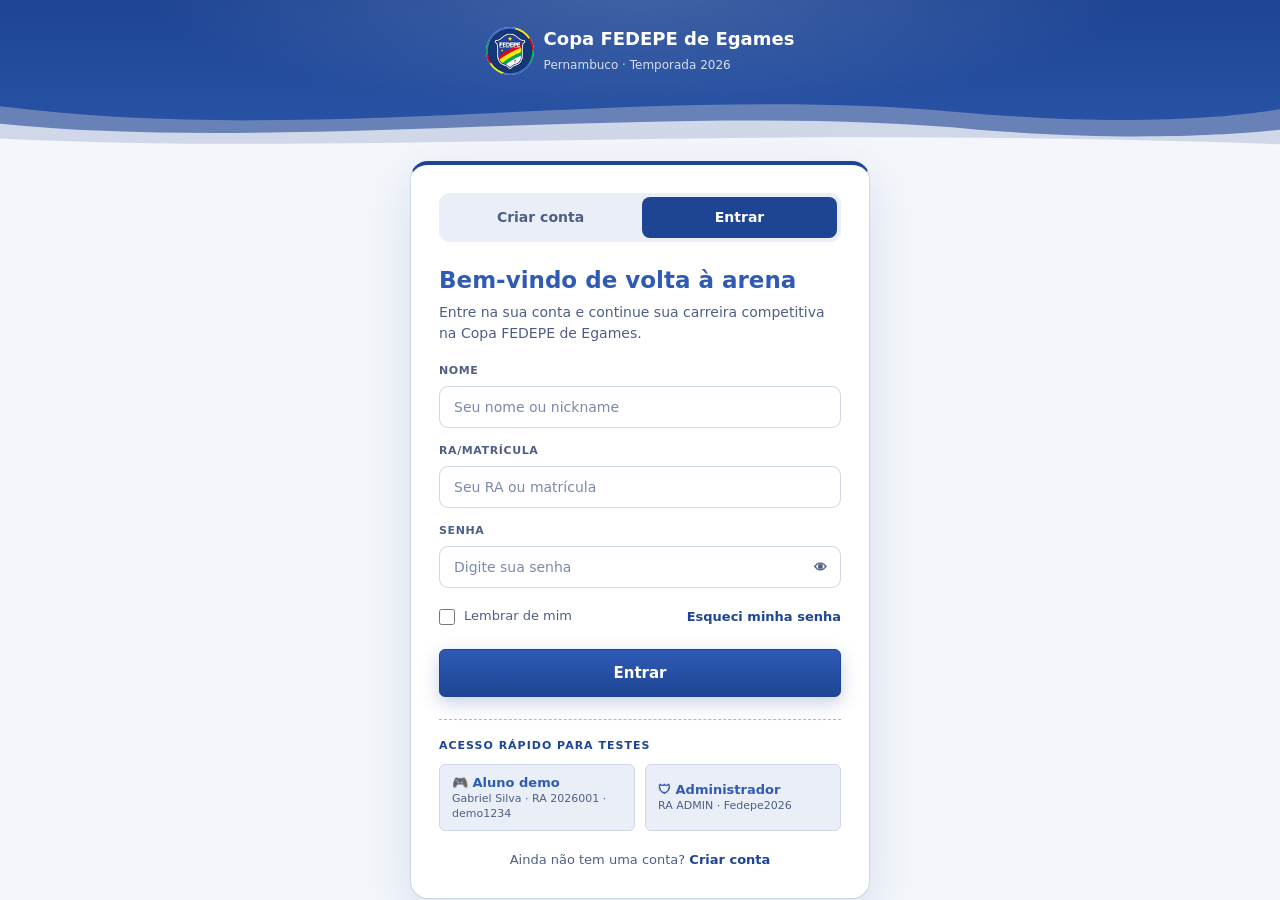
==== commit 40d3bf12: "Fix: Retira fundo branco do icone na aba" ====
--- a/Fedepe-HTML/admin.html
+++ b/Fedepe-HTML/admin.html
@@ -4,7 +4,7 @@
   <meta charset="UTF-8">
   <meta name="viewport" content="width=device-width, initial-scale=1">
   <title>Painel ADM - Copa FEDEPE</title>
-  <link rel="icon" href="img/logo-fedepe.png">
+  <link rel="icon" type="image/png" href="img/favicon.png">
   <link rel="stylesheet" href="style.css">
 </head>
 <body data-pagina="admin">
